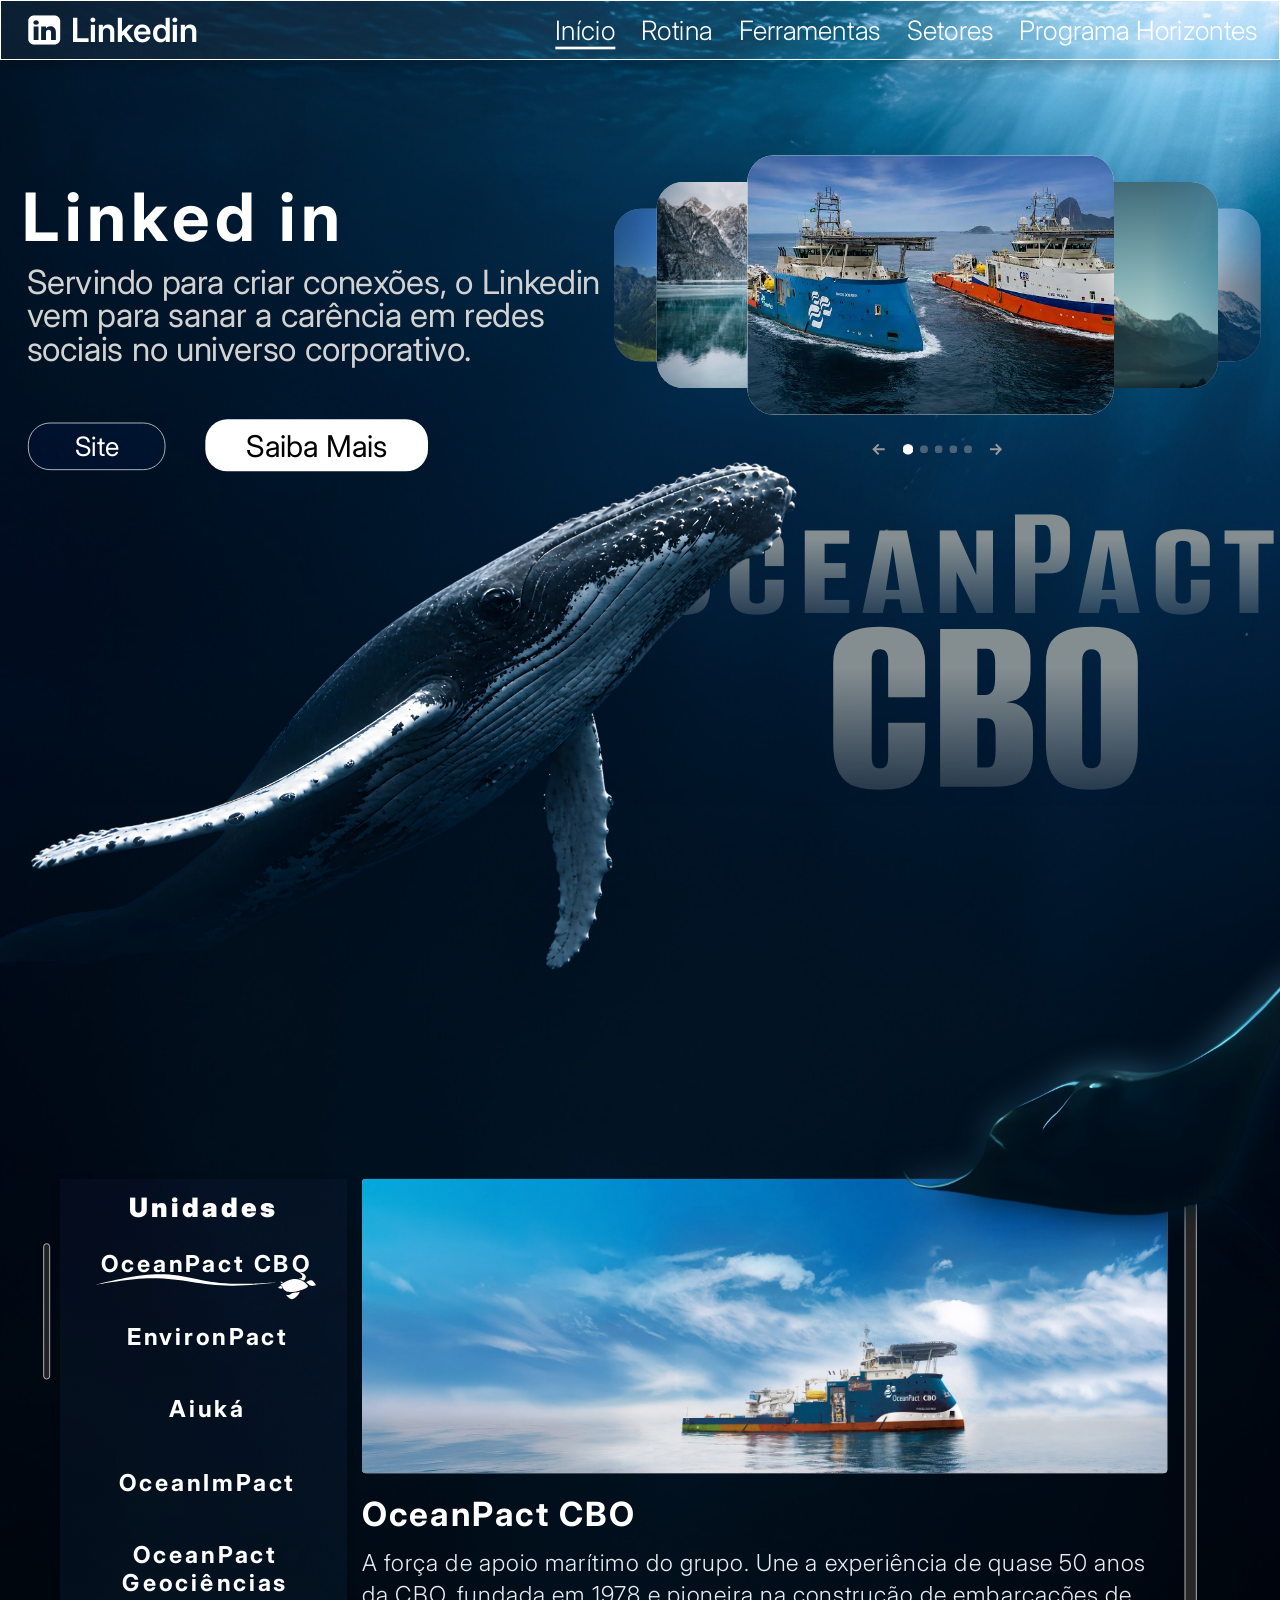
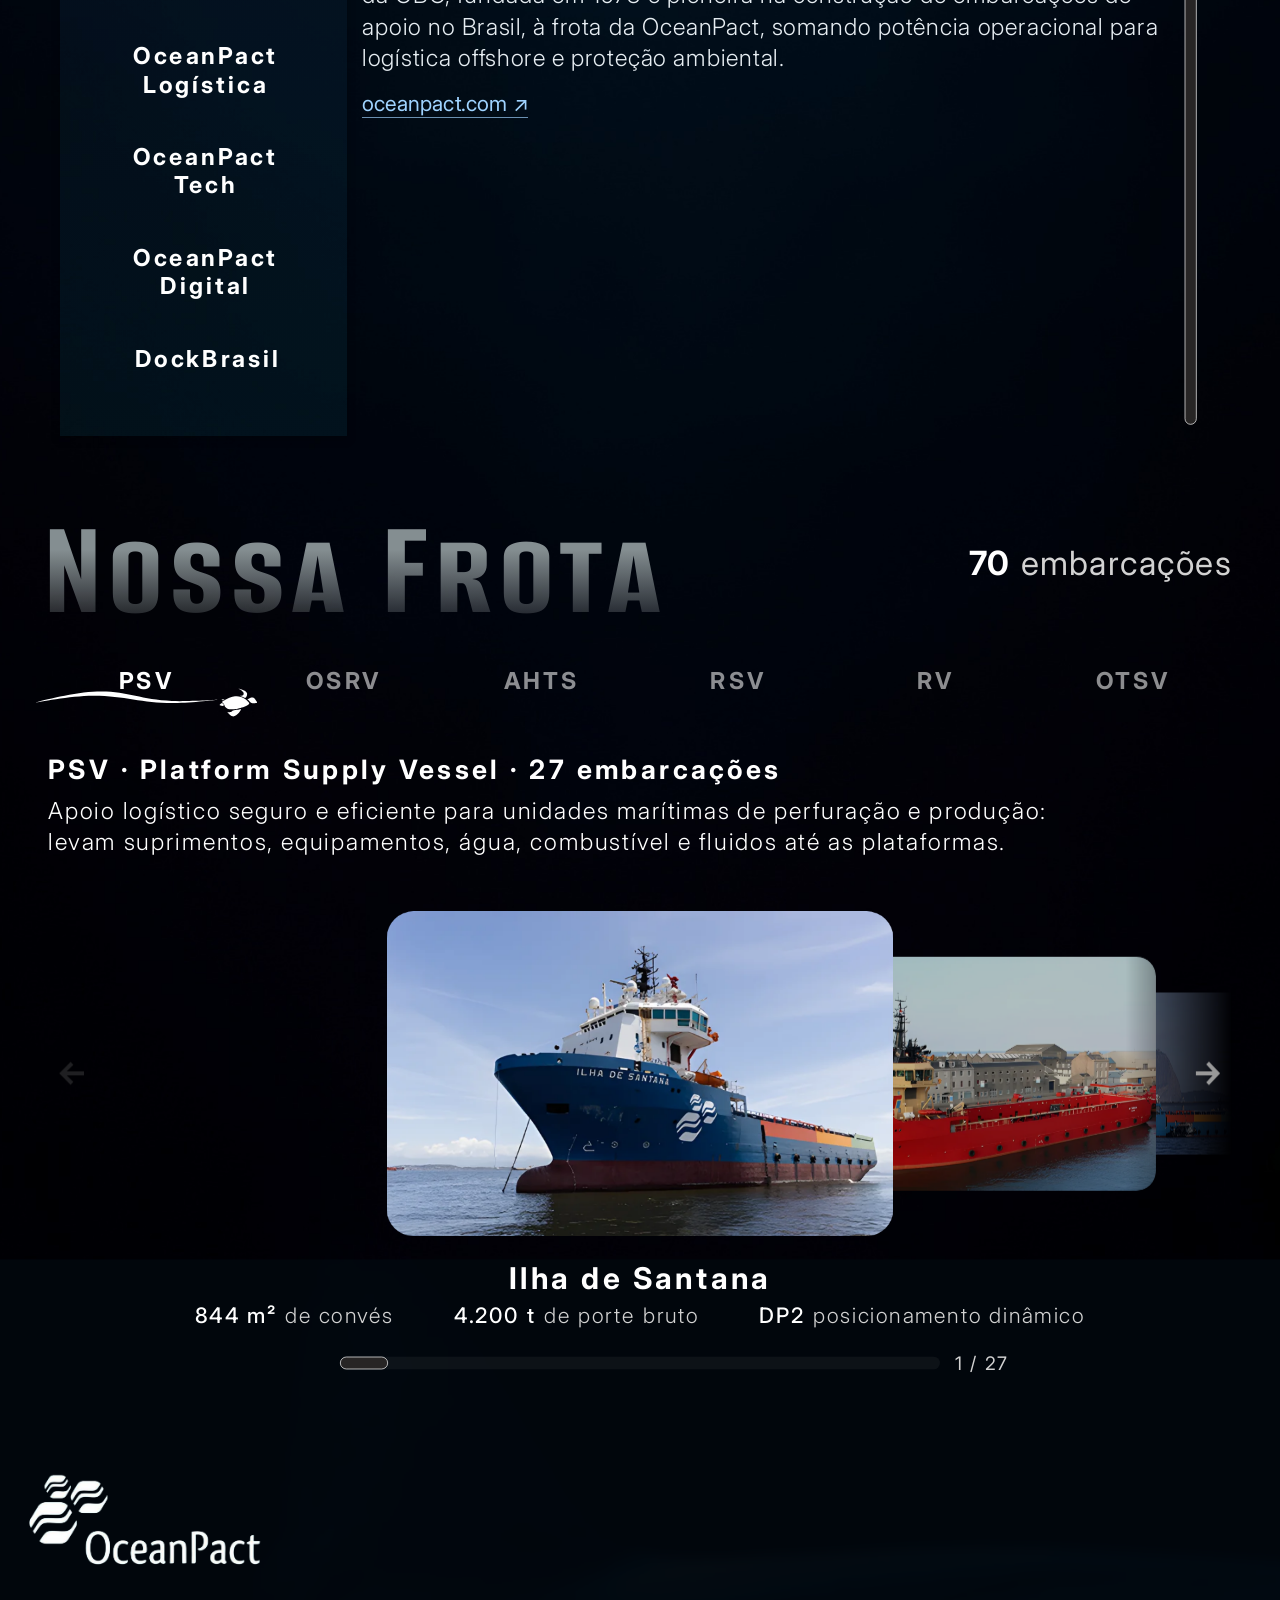
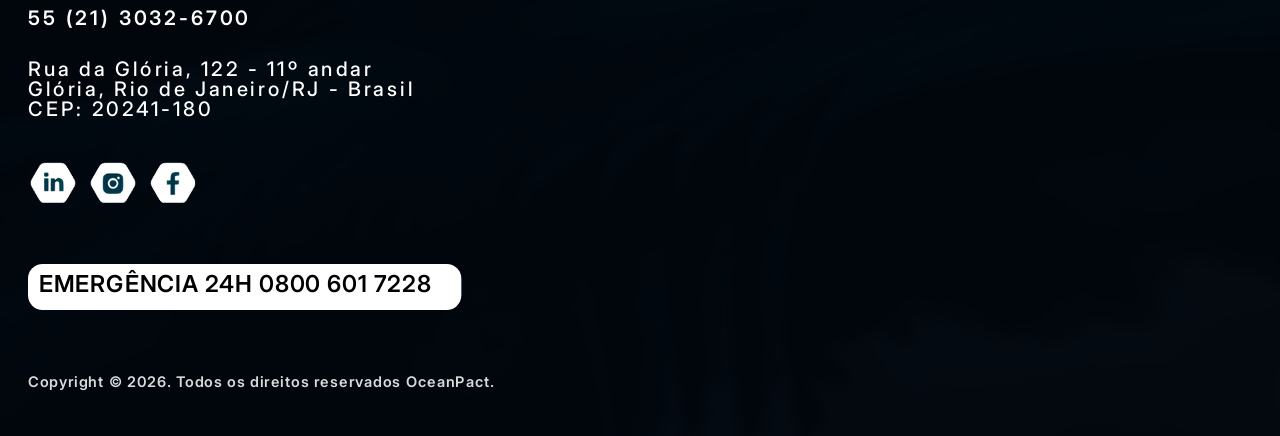
==== index.html @ 9294a6de "Frota com o visual do site" ====
<!DOCTYPE html>
<html lang="pt-BR">
<head>
<meta charset="utf-8">
<meta name="viewport" content="width=device-width, initial-scale=1">
<title>OceanPact CBO — Linkedin</title>
<link rel="preconnect" href="https://fonts.googleapis.com">
<link rel="preconnect" href="https://fonts.gstatic.com" crossorigin>
<link href="https://fonts.googleapis.com/css2?family=Alumni+Sans:wght@800&family=Alumni+Sans+SC:wght@700&family=Inter:wght@300;500;600;700&display=swap" rel="stylesheet">
<style>
  :root{
    --sf: -apple-system, "SF Pro Display", "SF Pro", "Segoe UI", Inter, system-ui, sans-serif;
    --title-grad: linear-gradient(to top, rgba(255,255,255,0) 7.748%, rgba(193,198,200,.11) 9.895%, #848e91 64.419%);
  }
  *{box-sizing:border-box;margin:0;padding:0}
  html,body{background:#020b14;overflow-x:hidden}
  button{font:inherit;border:0;background:none;color:inherit;cursor:pointer}
  a{color:inherit;text-decoration:none}

  /* Canvas desenhado em 1920px, escalado para a largura da janela */
  #stage{position:relative;width:100%;margin:0 auto;overflow:hidden;box-shadow:0 0 80px rgba(0,0,0,.45)}
  #page{position:absolute;top:0;left:0;width:1920px;height:5454px;overflow:hidden;background:#01060c;transform-origin:0 0}
  .abs{position:absolute}
  .cover{position:absolute;inset:0;width:100%;height:100%;object-fit:cover;pointer-events:none}

  /* Fundos */
  #ocean{left:-31px;top:-45px;width:1968px;height:4334px}
  #decoBg{left:-32px;top:3944px;width:2165px;height:1536px;display:flex;align-items:center;justify-content:center}
  #decoBg div{flex:none;width:1536px;height:2165px;transform:rotate(-90deg);filter:blur(7.95px);position:relative}
  #decoBg img{object-position:bottom;opacity:.15}
  #heroBg{left:-60px;top:0;width:2148px;height:1209px}
  #heroBg img{opacity:.16}

  /* Header */
  #headerBg{left:4px;top:0;width:1920px;height:90px;background:rgba(235,234,234,.05);border:1px solid #fff;box-shadow:0 4px 14px rgba(0,0,0,.25)}
  #header{left:0;top:15px;width:1920px;padding:0 33px;display:flex;align-items:center;justify-content:space-between}
  .brand{display:flex;align-items:center;gap:8px;font-family:var(--sf);font-weight:600;font-size:50px;color:#fff;white-space:nowrap}
  .brand img{width:65px;height:44px}
  nav.primary{display:flex;gap:39px;font-family:var(--sf);font-weight:300;font-size:40px;color:#fff;white-space:nowrap}
  nav.primary a{transition:opacity .2s}
  nav.primary a:hover{opacity:.7}

  /* Hero */
  #heroTitle{left:33px;top:275px;width:677px;font:700 100px/1 Inter,sans-serif;letter-spacing:8px;color:#fff}
  #heroText{left:40px;top:398px;width:880px;letter-spacing:-.3px;font:400 50px/1 var(--sf);color:#d2d2d2}
  #btnSite{left:42px;top:634px;width:206px;height:71px;border-radius:33px;background:rgba(0,68,240,.05);border:1px solid #fff;font:400 40px/1 var(--sf);color:#fff;display:flex;align-items:center;justify-content:center;transition:background .2s}
  #btnSite:hover{background:rgba(255,255,255,.12)}
  #btnMore{left:308px;top:629px;width:334px;height:78px;border-radius:33px;background:#fff;font:400 45px/1 var(--sf);color:#000;display:flex;align-items:center;justify-content:center;transition:transform .2s}
  #btnMore:hover{transform:scale(1.03)}

  .grad-title{background:var(--title-grad);-webkit-background-clip:text;background-clip:text;color:transparent}
  #tOcean{left:974px;top:720px;width:1114px;font:700 250px/1 "Alumni Sans SC",sans-serif;letter-spacing:12.5px;white-space:nowrap}
  #tCbo{left:1239px;top:860px;width:485px;font:800 400px/1 "Alumni Sans",sans-serif}
  #whale{left:-221px;top:664px;width:1551px;height:873px}

  /* Carrossel */
  #carousel{left:817px;top:193px;width:1178px;height:549px;padding:40px 64px;display:flex;flex-direction:column;gap:24px;align-items:center}
  .viewport{position:relative;flex:1 0 0;width:100%}
  .slides{position:absolute;inset:0 40px;
    -webkit-mask-image:url("data:image/svg+xml,%3Csvg%20preserveAspectRatio%3D%22none%22%20overflow%3D%22visible%22%20style%3D%22display%3A%20block%3B%22%20width%3D%221178%22%20height%3D%22542%22%20viewBox%3D%220%200%201178%20542%22%20fill%3D%22none%22%20xmlns%3D%22http%3A//www.w3.org/2000/svg%22%3E%0A%3Crect%20id%3D%22viewportMask%22%20width%3D%221178%22%20height%3D%22542%22%20fill%3D%22url%28%23paint0_linear_0_136%29%22/%3E%0A%3Cdefs%3E%0A%3ClinearGradient%20id%3D%22paint0_linear_0_136%22%20x1%3D%221178%22%20y1%3D%22271.49%22%20x2%3D%22-1.67246e-05%22%20y2%3D%22271.49%22%20gradientUnits%3D%22userSpaceOnUse%22%3E%0A%3Cstop%20stop-color%3D%22white%22%20stop-opacity%3D%220%22/%3E%0A%3Cstop%20offset%3D%220.116878%22%20stop-opacity%3D%220.5%22/%3E%0A%3Cstop%20offset%3D%220.226446%22/%3E%0A%3Cstop%20offset%3D%220.50556%22/%3E%0A%3Cstop%20offset%3D%220.787153%22/%3E%0A%3Cstop%20offset%3D%220.882816%22%20stop-opacity%3D%220.5%22/%3E%0A%3Cstop%20offset%3D%221%22%20stop-color%3D%22%23C4C4C4%22%20stop-opacity%3D%220%22/%3E%0A%3C/linearGradient%3E%0A%3C/defs%3E%0A%3C/svg%3E");mask-image:url("data:image/svg+xml,%3Csvg%20preserveAspectRatio%3D%22none%22%20overflow%3D%22visible%22%20style%3D%22display%3A%20block%3B%22%20width%3D%221178%22%20height%3D%22542%22%20viewBox%3D%220%200%201178%20542%22%20fill%3D%22none%22%20xmlns%3D%22http%3A//www.w3.org/2000/svg%22%3E%0A%3Crect%20id%3D%22viewportMask%22%20width%3D%221178%22%20height%3D%22542%22%20fill%3D%22url%28%23paint0_linear_0_136%29%22/%3E%0A%3Cdefs%3E%0A%3ClinearGradient%20id%3D%22paint0_linear_0_136%22%20x1%3D%221178%22%20y1%3D%22271.49%22%20x2%3D%22-1.67246e-05%22%20y2%3D%22271.49%22%20gradientUnits%3D%22userSpaceOnUse%22%3E%0A%3Cstop%20stop-color%3D%22white%22%20stop-opacity%3D%220%22/%3E%0A%3Cstop%20offset%3D%220.116878%22%20stop-opacity%3D%220.5%22/%3E%0A%3Cstop%20offset%3D%220.226446%22/%3E%0A%3Cstop%20offset%3D%220.50556%22/%3E%0A%3Cstop%20offset%3D%220.787153%22/%3E%0A%3Cstop%20offset%3D%220.882816%22%20stop-opacity%3D%220.5%22/%3E%0A%3Cstop%20offset%3D%221%22%20stop-color%3D%22%23C4C4C4%22%20stop-opacity%3D%220%22/%3E%0A%3C/linearGradient%3E%0A%3C/defs%3E%0A%3C/svg%3E");
    -webkit-mask-position:-104px -56px;mask-position:-104px -56px;
    -webkit-mask-size:calc(100% + 208px) calc(100% + 153px);mask-size:calc(100% + 208px) calc(100% + 153px);
    -webkit-mask-repeat:no-repeat;mask-repeat:no-repeat}
  .slide{position:absolute;overflow:hidden;border-radius:40px;background:#fff;transition:inset .6s cubic-bezier(.4,0,.2,1)}
  .slide[data-pos="0"]{inset:0 220px 0 200px;z-index:3;cursor:default}
  .slide[data-pos="-1"]{inset:40px 516px 40px 64px;z-index:2}
  .slide[data-pos="1"]{inset:40px 64px 40px 516px;z-index:2}
  .slide[data-pos="-2"]{inset:80px 740px 80px 0;z-index:1}
  .slide[data-pos="2"]{inset:80px 0 80px 740px;z-index:1}
  .cnav{display:flex;gap:8px;align-items:center;justify-content:center;padding:8px}
  .cnav > button{padding:8px;display:flex}
  .cnav > button img{width:24px;height:24px;display:block}
  .dots{display:flex;gap:10px;align-items:center;padding:8px}
  .dots button{position:relative;width:12px;height:12px;display:block}
  .dots button.on{width:16px;height:16px}
  .dots img{position:absolute;inset:0;width:100%;height:100%;display:block}

  /* Unidades */
  #units{left:18px;top:1415px;width:1892px;height:1777px}
  #decoComp{position:absolute;left:0;top:0;z-index:5;pointer-events:none}
  #decoComp .flip{position:absolute;left:1300px;top:-296px;width:736px;height:1104px;transform:scaleX(-1)}
  #decoComp .blur{filter:blur(22.5px)}
  #sidebarBg{left:72px;top:353px;width:431px;height:1286px}
  #sidebarBg img{position:absolute;left:-3.25%;right:-3.25%;top:-.78%;bottom:-1.4%;width:106.5%;height:102.18%;display:block}
  #unitsHeader{left:80px;top:373px;width:414px;text-align:center;font:860 40px/1.2 var(--sf);font-weight:900;letter-spacing:5.2px;color:#fff}
  .unit{position:absolute;transform:translateX(-50%);text-align:center;white-space:nowrap;font:700 35px/1.204 var(--sf);letter-spacing:4.55px;color:#fff;transition:opacity .2s}
  .unit:hover{opacity:.75}
  #indicator{left:124px;width:332px;height:55px;transition:top .45s cubic-bezier(.4,0,.2,1);pointer-events:none}
  #indicator img{position:absolute;inset:0;width:100%;height:100%;display:block}
  #scrollThin{left:47px;top:450px;width:10px;height:204px;border-radius:30px;background:rgba(63,63,63,.5);border:1px solid #fff;box-shadow:0 4px 9.2px rgba(0,0,0,.25)}

  #detail{left:525px;top:353px;width:1234px;height:1257px;overflow-y:auto;scrollbar-width:none}
  #detail::-webkit-scrollbar{display:none}
  #detailImg{position:relative;isolation:isolate;display:block;width:1208px;height:442px;background:#d9d9d9;overflow:hidden;border-radius:6px;cursor:pointer}
  #detailImg img{position:absolute;inset:0;z-index:1;width:100%;height:100%;object-fit:cover;display:block;opacity:0;transform:scale(1.06);transition:opacity .55s ease,transform 1.1s cubic-bezier(.2,.7,.2,1)}
  #detailImg img.show{opacity:1;transform:scale(1)}
  #detailImg:hover img.show{transform:scale(1.03)}
  #detailImg .go{z-index:2}
  #detailImg .ph{position:absolute;inset:0;display:none;align-items:center;justify-content:center;background:linear-gradient(135deg,#0a2a4a,#04121f 60%,#0d3b5c);font:800 90px/1 "Alumni Sans",sans-serif;letter-spacing:6px;color:rgba(255,255,255,.85);text-align:center;padding:0 40px}
  #detailImg .go{position:absolute;right:28px;bottom:28px;padding:16px 30px;border-radius:33px;background:#fff;color:#000;font:400 32px/1 var(--sf);opacity:0;transform:translateY(10px);transition:all .3s}
  #detailImg:hover .go{opacity:1;transform:none}
  #detailBody{transition:opacity .35s ease,transform .45s cubic-bezier(.2,.7,.2,1)}
  #detailBody.out{opacity:0;transform:translateY(18px);transition:opacity .18s ease,transform .18s ease}
  #detailTitle{margin-top:34px;font:700 50px/1.1 Inter,sans-serif;letter-spacing:3px;color:#fff}
  #detailText{margin-top:22px;width:1208px;font:300 35px/1.35 Inter,sans-serif;letter-spacing:1.4px;color:#e6edf2;word-break:break-word}
  #detailLink{display:inline-block;margin-top:30px;font:400 32px/1 var(--sf);color:#9fd3ff;border-bottom:1px solid currentColor;padding-bottom:4px}
  #detailLink:hover{color:#fff}
  #track{left:1758.75px;top:364px;width:18.74px;height:1257.5px;border-radius:75px;background:rgba(226,226,226,.05)}
  #thumb{left:0;top:0;width:100%;height:482px;border-radius:75px;background:#272525;border:1px solid #fff}

  /* Rodapé */
  #fLogo{left:40px;top:4560px;width:357px;height:228px}
  .fTxt{left:42px;width:620px;font:600 30px/1 Inter,sans-serif;letter-spacing:4.5px;color:#fff}
  #fPhone{top:4812px}
  #fAddr{top:4888px;font-weight:500}
  #fSocial{left:42px;top:5018px;width:251px;height:112px;overflow:hidden}
  #fSocial img{position:absolute;height:100%;left:-8.76%;top:0;width:115.54%;max-width:none}
  #fEmerg{left:42px;top:5196px;width:650px;height:69px;border-radius:22px;background:#fff;padding:12px 16px;font:600 35px/1 Inter,sans-serif;letter-spacing:1.4px;color:#000;white-space:nowrap}
  #copy{left:42px;top:5362px;font:600 22px/1 Inter,sans-serif;letter-spacing:1.5px;color:#fff;opacity:.85}
  #topbar{position:fixed;top:0;left:0;width:1920px;height:90px;transform-origin:0 0;z-index:50}
  #topbar #headerBg{transition:background .3s;-webkit-backdrop-filter:blur(0);backdrop-filter:blur(0)}
  #topbar.scrolled #headerBg{background:rgba(4,18,34,.72);-webkit-backdrop-filter:blur(14px);backdrop-filter:blur(14px)}
  nav.primary a.on{text-decoration:underline;text-underline-offset:10px}

  #bg #ocean{left:-1.6%;width:103.2%}
  #bg #ocean img{object-position:top}
  #bg #heroBg{left:-3.1%;width:111.9%}
  #bg #decoBg{left:0;width:100%}
  /* Layout: fundos ocupam a tela toda; conteúdo centralizado em escala menor */
  #page{width:1920px}
  #bg{position:absolute;left:0;top:0;width:100%;height:5454px;overflow:hidden}
  #content{position:absolute;top:0;left:0;width:1920px;height:5454px}
  #stage{box-shadow:none!important}
  #topbar{width:100%!important;height:auto;transform:none!important}
  #topbar #headerBg{left:0!important;width:100%!important}
  #topbar #header{left:0!important;top:0!important;transform-origin:0 0}

  /* ===== Frota ===== */
  #fleet{position:absolute;left:72px;top:3150px;width:1776px;height:1300px}
  #fleetTitle{position:absolute;left:-6px;top:0;font:700 210px/1 "Alumni Sans SC",sans-serif;letter-spacing:10px;white-space:nowrap;
    background:linear-gradient(to top,rgba(255,255,255,0) 7.748%,rgba(193,198,200,.11) 9.895%,#848e91 64.419%);-webkit-background-clip:text;background-clip:text;color:transparent}
  #fleetTotal{position:absolute;right:0;top:70px;font:400 50px/1 var(--sf);color:#d2d2d2;letter-spacing:2px;text-align:right}
  #fleetTotal b{font-weight:700;color:#fff}
  #fleetTabs{position:absolute;left:0;top:250px;width:1776px;height:110px}
  #fleetTabs button{position:absolute;top:0;transform:translateX(-50%);font:700 35px/1.204 var(--sf);letter-spacing:4.55px;color:#fff;white-space:nowrap;opacity:.55;transition:opacity .3s}
  #fleetTabs button:hover,#fleetTabs button.on{opacity:1}
  #fleetInd{position:absolute;top:28px;width:332px;height:55px;pointer-events:none;transition:left .5s cubic-bezier(.4,0,.2,1)}
  #fleetInd img{position:absolute;inset:0;width:100%;height:100%;display:block}
  #fleetInfo{position:absolute;left:0;top:380px;width:1776px;transition:opacity .3s,transform .4s cubic-bezier(.2,.7,.2,1)}
  #fleetInfo.out{opacity:0;transform:translateY(14px)}
  #fleetInfo h3{font:700 40px/1.2 var(--sf);letter-spacing:5.2px;color:#fff}
  #fleetInfo p{margin-top:16px;width:1500px;font:300 35px/1.3 Inter,sans-serif;letter-spacing:2.8px;color:#fff}
  #fleetStage{position:absolute;left:0;top:610px;width:1776px;height:500px;transition:opacity .25s;-webkit-mask-image:linear-gradient(90deg,transparent 0,#000 9%,#000 91%,transparent 100%);mask-image:linear-gradient(90deg,transparent 0,#000 9%,#000 91%,transparent 100%)}
  #fleetStage.fade{opacity:0}
  .vslide{position:absolute;left:50%;top:50%;width:760px;height:487px;margin:-243.5px 0 0 -380px;border-radius:40px;overflow:hidden;background:#fff;
    transition:transform .6s cubic-bezier(.4,0,.2,1),opacity .6s,filter .6s;cursor:pointer;will-change:transform}
  .vslide img{width:100%;height:100%;object-fit:cover;display:block;pointer-events:none}
  .vslide[data-d="0"]{cursor:default}
  #fleetName{position:absolute;left:0;top:1140px;width:1776px;text-align:center;font:700 45px/1.2 var(--sf);letter-spacing:5px;color:#fff;transition:opacity .25s}
  #fleetSpecs{position:absolute;left:0;top:1208px;width:1776px;display:flex;justify-content:center;gap:90px;font:300 32px/1 Inter,sans-serif;letter-spacing:2.8px;color:#d2d2d2;transition:opacity .25s}
  #fleetSpecs b{font-weight:500;color:#fff;margin-right:12px}
  #fleetName.out,#fleetSpecs.out{opacity:0}
  .fnav{position:absolute;z-index:20;top:824px;width:72px;height:72px;display:flex;align-items:center;justify-content:center;border-radius:50%;transition:background .25s,opacity .25s}
  .fnav:hover{background:rgba(255,255,255,.1)}
  .fnav img{width:48px;height:48px;display:block}
  .fnav:disabled{opacity:.2;pointer-events:none}
  #fleetPrev{left:0}
  #fleetNext{right:0}
  #fleetTrackBar{position:absolute;left:438px;top:1285px;width:900px;height:18.74px;border-radius:75px;background:rgba(226,226,226,.05)}
  #fleetThumb{position:absolute;top:0;height:100%;border-radius:75px;background:#272525;border:1px solid #fff;transition:left .5s cubic-bezier(.4,0,.2,1),width .5s}
  #fleetCount{position:absolute;left:1360px;top:1281px;font:400 28px/1 var(--sf);letter-spacing:3px;color:#d2d2d2}
</style>
</head>
<body>
<div id="topbar">
  <div class="abs" id="headerBg"></div>
  <header class="abs" id="header">
    <a class="brand" href="linkedin.html"><img src="assets/linkedin.svg" alt="">Linkedin</a>
    <nav class="primary">
      <a href="index.html" class="on">Início</a><a href="#">Rotina</a><a href="#">Ferramentas</a><a href="#">Setores</a><a href="#">Programa Horizontes</a>
    </nav>
  </header>
</div>
<div id="stage">
<div id="page">
  <div id="bg">
    <div class="abs" id="ocean"><img class="cover" src="assets/ocean-bg.jpg" alt=""></div>
    <div class="abs" id="decoBg"><div><img class="cover" src="assets/deco-bg.png" alt=""></div></div>
    <div class="abs" id="heroBg"><img class="cover" src="assets/hero-bg.webp" alt=""></div>
  </div>
  <div id="content">

  <!-- Fundos -->

  <!-- Unidades -->
  <section class="abs" id="units" aria-label="Unidades">
    <div class="abs" id="track"><div class="abs" id="thumb"></div></div>
    <div class="abs" id="detail">
      <a id="detailImg" target="_blank" rel="noopener"></a>
      <div id="detailBody">
        <h3 id="detailTitle"></h3>
        <p id="detailText"></p>
        <a id="detailLink" target="_blank" rel="noopener"></a>
      </div>
    </div>
    <div class="abs" id="scrollThin"></div>

    <div id="decoComp">
      <div class="flip blur"><img class="cover" src="assets/deco-base.webp" alt=""></div>
      <div class="flip"><img class="cover" src="assets/deco-overlay.webp" alt=""></div>
    </div>

    <div class="abs" id="sidebarBg"><img src="assets/sidebar-bg.svg" alt=""></div>
    <h2 class="abs" id="unitsHeader">Unidades</h2>
    <nav id="unitNav" aria-label="Unidades de negócio">
      <button class="unit" data-i="0" style="left:290.7px;top:459px;width:315px">OceanPact CBO</button>
      <button class="unit" data-i="1" style="left:290.5px;top:568.24px;width:237px">EnvironPact</button>
      <button class="unit" data-i="2" style="left:290.5px;top:677.49px;width:109px">Aiuká</button>
      <button class="unit" data-i="3" style="left:290.5px;top:786.73px;width:261px">OceanImPact</button>
      <button class="unit" data-i="4" style="left:290px;top:895.97px;width:420px">OceanPact<br>Geociências</button>
      <button class="unit" data-i="5" style="left:290.5px;top:1047.42px;width:381px">OceanPact<br>Logística</button>
      <button class="unit" data-i="6" style="left:290px;top:1198.86px;width:296px">OceanPact<br>Tech</button>
      <button class="unit" data-i="7" style="left:290.5px;top:1350.31px;width:333px">OceanPact<br>Digital</button>
      <button class="unit" data-i="8" style="left:290.5px;top:1501.75px;width:213px">DockBrasil</button>
    </nav>
    <div class="abs" id="indicator" style="top:486.8px"><img src="assets/active-indicator.svg" alt=""></div>
  </section>

  <!-- Títulos -->
  <p class="abs grad-title" id="tOcean">OceanPact</p>
  <p class="abs grad-title" id="tCbo">CBO</p>
  <div class="abs" id="whale"><img class="cover" src="assets/whale.webp" alt=""></div>

  <!-- Header -->

  <!-- Hero -->
  <h1 class="abs" id="heroTitle">Linked in</h1>
  <p class="abs" id="heroText">Servindo para criar conexões, o Linkedin vem para sanar a carência em redes sociais no universo corporativo.</p>
  <a class="abs" id="btnSite" href="https://www.oceanpact.com" target="_blank" rel="noopener">Site</a>
  <a class="abs" id="btnMore" href="linkedin.html">Saiba Mais</a>

  <!-- Carrossel -->
  <div class="abs" id="carousel">
    <div class="viewport">
      <div class="slides" id="slides">
        <button class="slide" data-k="0"><img class="cover" src="assets/slide1.png" alt=""></button>
        <button class="slide" data-k="1"><img class="cover" src="assets/slide2.png" alt=""></button>
        <button class="slide" data-k="2"><img class="cover" src="assets/slide3.png" alt=""></button>
        <button class="slide" data-k="3"><img class="cover" src="assets/slide4.png" alt=""></button>
        <button class="slide" data-k="4"><img class="cover" src="assets/slide5.png" alt=""></button>
      </div>
    </div>
    <div class="cnav">
      <button id="prev" aria-label="Anterior"><img src="assets/chevron-left.svg" alt=""></button>
      <div class="dots" id="dots"></div>
      <button id="next" aria-label="Próximo"><img src="assets/chevron-right.svg" alt=""></button>
    </div>
  </div>

  <!-- Frota -->
  <section class="abs" id="fleet" aria-label="Nossa frota">
    <h2 id="fleetTitle">Nossa Frota</h2>
    <div id="fleetTotal"><b id="fleetTotalN">70</b> embarcações</div>
    <div id="fleetTabs" role="tablist">
      <div id="fleetInd"><img src="assets/active-indicator.svg" alt=""></div>
    </div>
    <div id="fleetInfo"><h3></h3><p></p></div>
    <div id="fleetStage"></div>
    <button class="fnav" id="fleetPrev" aria-label="Anterior"><img src="assets/chevron-left.svg" alt=""></button>
    <button class="fnav" id="fleetNext" aria-label="Próxima"><img src="assets/chevron-right.svg" alt=""></button>
    <div id="fleetName"></div>
    <div id="fleetSpecs"></div>
    <div id="fleetTrackBar"><div id="fleetThumb"></div></div>
    <div id="fleetCount"></div>
  </section>

  <!-- Rodapé -->
  <div class="abs" id="fLogo"><img class="cover" src="assets/footer-logo.png" alt="OceanPact"></div>
  <p class="abs fTxt" id="fPhone">55 (21) 3032-6700</p>
  <p class="abs fTxt" id="fAddr">Rua da Glória, 122 - 11º andar<br>Glória, Rio de Janeiro/RJ - Brasil<br>CEP: 20241-180</p>
  <div class="abs" id="fSocial"><img src="assets/social.png" alt="Redes sociais"></div>
  <div class="abs" id="fEmerg">EMERGÊNCIA 24H 0800 601 7228</div>
  <p class="abs" id="copy">Copyright © 2026. Todos os direitos reservados OceanPact.</p>
  </div>
</div>
</div>

<script>
(function(){
  // Escala o canvas de 1920px para a largura da janela
  var page=document.getElementById('page'), stage=document.getElementById('stage');
  var topbar=document.getElementById('topbar');
  var MAXW=1280; // largura máxima do conteúdo
  var content=document.getElementById('content'), hbg=document.getElementById('headerBg'), hdr=document.getElementById('header');
  function fit(){var vw=document.documentElement.clientWidth, w=Math.min(vw,MAXW), s=w/1920, V=vw/s, off=(V-1920)/2;
    page.style.width=V+'px'; page.style.transform='scale('+s+')'; content.style.left=off+'px';
    stage.style.width='100%'; stage.style.height=(5454*s)+'px';
    hbg.style.height=(90*s)+'px'; hdr.style.transform='translate('+(off*s)+'px,'+(15*s)+'px) scale('+s+')';
    if(window.onFit) window.onFit(V);}
  var decoIn=document.querySelector('#decoBg > div');
  window.onFit=function(V){decoIn.style.transform='rotate(-90deg) scale(1,'+(V/2165*1.02)+')'};
  window.addEventListener('resize',fit);fit();
  function onScroll(){topbar.classList.toggle('scrolled',window.scrollY>10)}
  window.addEventListener('scroll',onScroll,{passive:true});onScroll();

  // Carrossel
  var slides=[].slice.call(document.querySelectorAll('.slide')), n=slides.length, cur=0;
  var dots=document.getElementById('dots');
  for(var i=0;i<n;i++){var b=document.createElement('button');b.setAttribute('aria-label','Slide '+(i+1));b.dataset.k=i;b.innerHTML='<img alt="">';dots.appendChild(b);}
  function render(){
    slides.forEach(function(s,k){var d=((k-cur)%n+n)%n; if(d>2)d-=n; s.dataset.pos=d;});
    [].forEach.call(dots.children,function(b,k){var on=k===cur;b.classList.toggle('on',on);b.firstChild.src=on?'assets/dot-active.svg':'assets/dot.svg';});
  }
  function go(k){cur=((k%n)+n)%n;render();}
  document.getElementById('prev').onclick=function(){go(cur-1)};
  document.getElementById('next').onclick=function(){go(cur+1)};
  dots.onclick=function(e){var b=e.target.closest('button');if(b)go(+b.dataset.k)};
  slides.forEach(function(s,k){s.onclick=function(){go(k)}});
  render();
  var timer=setInterval(function(){go(cur+1)},5000);
  document.getElementById('carousel').addEventListener('mouseenter',function(){clearInterval(timer)});

  // Unidades: troca o conteúdo e move o indicador (onda + tartaruga)
  // Conteúdo de cada unidade: imagem (clicável), resumo e site
  var UNITS=[
    {name:'OceanPact CBO',url:'https://oceanpact.com/unidades/oceanpact-cbo/',img:'assets/units/cbo.jpg',
     text:'A força de apoio marítimo do grupo. Une a experiência de quase 50 anos da CBO, fundada em 1978 e pioneira na construção de embarcações de apoio no Brasil, à frota da OceanPact, somando potência operacional para logística offshore e proteção ambiental.'},
    {name:'EnvironPact',url:'https://environpact.com/',img:'assets/units/environpact.jpg',
     text:'Consultoria em sustentabilidade, resiliência, riscos e segurança operacional. Faz estudos e licenciamento ambiental, gerenciamento de riscos, planos de contingência, auditorias e treinamentos, com uma equipe que conhece a operação na prática.'},
    {name:'Aiuká',url:'https://aiuka.com.br/',img:'assets/units/aiuka.jpg',
     text:'Referência em proteção, resgate e reabilitação de fauna aquática, terrestre e aérea. Atua em monitoramento e conservação, em planos de atendimento à fauna em emergências ambientais e em centros de reabilitação, com veterinários e biólogos prontos para atuar em todo o país.'},
    {name:'OceanImPact',url:'https://oceanpact.com/unidades/oceanimpact/',img:'assets/units/oceanimpact.jpg',
     text:'Unidade de negócios para a economia azul. Desenvolve projetos de impacto e inovação socioambiental no oceano e nos ecossistemas costeiros, apoiando empresas na transição ecológica, da concepção da solução à operação e à medição dos resultados.'},
    {name:'OceanPact Geociências',url:'https://oceanpact.com/unidades/oceanpact-geociencias/',img:'assets/units/geociencias.jpg',
     text:'Especializada em geociências e levantamento de dados no mar. Com embarcações de pesquisa e um dos maiores inventários de sensores da América Latina, faz mapeamento do fundo do mar, geotecnia marinha, posicionamento de precisão e monitoramento oceanográfico.'},
    {name:'OceanPact Logística',url:'https://oceanpact.com/unidades/oceanpact-logistica/',img:'assets/units/logistica.jpg',
     text:'Elo entre as operações offshore e o suporte em terra. Opera bases em Niterói, Macaé e no Porto do Açu, cuida da armazenagem de equipamentos de resposta a emergências, da logística de descomissionamento e do transporte com frota própria, com prontidão 24 horas.'},
    {name:'OceanPact Tech',url:'https://oceanpact.com/unidades/oceanpact-tech/',img:'assets/units/tech.jpg',
     text:'Unidade de desenvolvimento tecnológico, com sede na Ilha do Fundão, focada em operações cada vez mais autônomas: drones para monitoramento e inspeção, gliders e embarcações autônomas para coleta de dados, ROVs de observação e instrumentação oceanográfica.'},
    {name:'OceanPact Digital',url:'https://oceanpact.com/digital/',img:'assets/units/digital.jpg',
     text:'Plataforma que mostra em uma única tela tudo o que acontece numa operação offshore em tempo real: dados ambientais, telemetria da frota, câmeras a bordo, previsões do tempo e do mar e radares de detecção de óleo. Funciona por módulos, no modelo SaaS.'},
    {name:'DockBrasil',url:'https://estaleirodockbrasil.com.br/',img:'assets/units/dockbrasil.jpg',
     text:'Estaleiro do grupo no Gradim, em São Gonçalo (RJ), às margens da Baía de Guanabara. Faz docagem, reparo, manutenção e modernização de embarcações, de navios de apoio offshore a rebocadores, com dique flutuante de 5.800 toneladas e syncrolift de 3.000 toneladas.'}
  ];
  var units=[].slice.call(document.querySelectorAll('.unit')), ind=document.getElementById('indicator');
  var imgBox=document.getElementById('detailImg'), title=document.getElementById('detailTitle'), text=document.getElementById('detailText'), link=document.getElementById('detailLink');
  var detail=document.getElementById('detail'), thumb=document.getElementById('thumb');
  function host(u){return u.replace(/^https?:\/\//,'').replace(/^www\./,'').replace(/\/.*$/,'')}
  // Pré-carrega todas as imagens assim que a página abre
  var cache=UNITS.map(function(d){var im=new Image();im.decoding='async';im.src=d.img;return im});
  var body=document.getElementById('detailBody'), cur=-1, token=0;
  imgBox.innerHTML='<div class="ph"></div><span class="go">Visitar site ↗</span>';
  var ph=imgBox.querySelector('.ph');
  function select(i){
    if(i===cur) return; cur=i; var my=++token;
    var u=units[i], d=UNITS[i];
    ind.style.top=(parseFloat(u.style.top)+u.offsetHeight-14.3)+'px';
    imgBox.href=d.url; imgBox.title='Abrir o site de '+d.name;
    // imagem: entra por cima da anterior com fade + leve zoom
    var src=cache[i], im=document.createElement('img'); im.alt=d.name; im.src=src.src;
    var old=[].slice.call(imgBox.querySelectorAll('img'));
    imgBox.insertBefore(im,imgBox.querySelector('.go'));
    var show=function(){ if(my!==token){im.remove();return}
      ph.style.display='none';
      requestAnimationFrame(function(){requestAnimationFrame(function(){im.classList.add('show')})});
      setTimeout(function(){old.forEach(function(o){o.remove()})},600);
    };
    (im.decode?im.decode():Promise.resolve()).then(show,function(){ if(my!==token)return; im.remove(); old.forEach(function(o){o.remove()}); ph.textContent=d.name; ph.style.display='flex'; });
    // texto: sai rápido e entra suave
    body.classList.add('out');
    setTimeout(function(){ if(my!==token)return;
      title.textContent=d.name; text.textContent=d.text;
      link.href=d.url; link.textContent=host(d.url)+' ↗';
      detail.scrollTop=0; syncThumb(); body.classList.remove('out');
    },180);
  }
  units.forEach(function(u,i){u.onclick=function(){select(i)}});
  function syncThumb(){
    var max=detail.scrollHeight-detail.clientHeight, track=1257.5, th=Math.max(120,track*detail.clientHeight/Math.max(detail.scrollHeight,1));
    thumb.style.height=th+'px'; thumb.style.top=(max>0?(track-th)*detail.scrollTop/max:0)+'px';
  }
  detail.addEventListener('scroll',syncThumb);
  select(0);
})();

  // ===== Frota =====
  var FLEET=[{"k": "PSV", "full": "Platform Supply Vessel", "desc": "Apoio logístico seguro e eficiente para unidades marítimas de perfuração e produção: levam suprimentos, equipamentos, água, combustível e fluidos até as plataformas.", "v": [{"n": "Ilha de Santana", "i": "ilha-de-santana", "a": "844 m²", "w": "4.200 t", "dp": "DP2"}, {"n": "UP Topázio", "i": "up-topazio", "a": "844 m²", "w": "4.200 t", "dp": "DP1"}, {"n": "Ilha do Marajó", "i": "ilha-do-marajo", "a": "844 m²", "w": "4.200 t", "dp": "DP2"}, {"n": "UP Diamante", "i": "up-diamante", "a": "844 m²", "w": "4.200 t", "dp": "DP1"}, {"n": "Ilha do Cabo Frio", "i": "ilha-do-cabo-frio", "a": "680 m²", "w": "3.200 t", "dp": "DP2"}, {"n": "Ilha de São Sebastião", "i": "ilha-de-sao-sebastiao", "a": "680 m²", "w": "3.200 t", "dp": "DP2"}, {"n": "CBO Alessandra", "i": "cbo-alessandra", "a": "720 m²", "w": "3.421 t", "dp": "DP2"}, {"n": "CBO Aliança", "i": "cbo-alianca", "a": "940 m²", "w": "4.645,7 t", "dp": "DP2"}, {"n": "CBO Ana Luisa", "i": "cbo-ana-luisa", "a": "720 m²", "w": "3.459 t", "dp": "DP1"}, {"n": "CBO Anita", "i": "cbo-anita", "a": "720 m²", "w": "3.401 t", "dp": "DP2"}, {"n": "CBO Anna Gabriella", "i": "cbo-anna-gabriella", "a": "695 m²", "w": "3.689 t", "dp": "DP1"}, {"n": "CBO Arpoador", "i": "cbo-arpoador", "a": "895 m²", "w": "4.532,6 t", "dp": "DP2"}, {"n": "CBO Atlântico", "i": "cbo-atlantico", "a": "660 m²", "w": "3.367 t", "dp": "DP2"}, {"n": "CBO Bianca", "i": "cbo-bianca", "a": "720 m²", "w": "3.436 t", "dp": "DP2"}, {"n": "CBO Carolina", "i": "cbo-carolina", "a": "720 m²", "w": "3.422 t", "dp": "DP2"}, {"n": "CBO Copacabana", "i": "cbo-copacabana", "a": "945 m²", "w": "4.532 t", "dp": "DP2"}, {"n": "CBO Flamengo", "i": "cbo-flamengo", "a": "945 m²", "w": "4.547 t", "dp": "DP2"}, {"n": "CBO Ipanema", "i": "cbo-ipanema", "a": "895 m²", "w": "4.558,9 t", "dp": "DP2"}, {"n": "CBO Itajaí", "i": "cbo-itajai", "a": "940 m²", "w": "4.528,8 t", "dp": "DP2"}, {"n": "CBO Mistral", "i": "cbo-mistral", "a": "1.000 m²", "w": "5.549 t", "dp": "DP2"}, {"n": "CBO Oceana", "i": "cbo-oceana", "a": "940 m²", "w": "4.582,1 t", "dp": "DP2"}, {"n": "CBO Pacífico", "i": "cbo-pacifico", "a": "660 m²", "w": "3.367 t", "dp": "DP2"}, {"n": "CBO Renata", "i": "cbo-renata", "a": "720 m²", "w": "3.423 t", "dp": "DP2"}, {"n": "CBO Supporter", "i": "cbo-supporter", "a": "1.033 m²", "w": "4.907 t", "dp": "DP2"}, {"n": "CBO Valentina", "i": "cbo-valentina", "a": "695 m²", "w": "3.623 t", "dp": "DP1"}, {"n": "CBO Wiser", "i": "cbo-wiser", "a": "1.000 m²", "w": "4.900 t", "dp": "DP2"}, {"n": "CBO Siddis Sailor", "i": "cbo-siddis-sailor", "a": "1.000 m²", "w": "5.394 t", "dp": "DP2"}]}, {"k": "OSRV", "full": "Oil Spill Recovery Vessel", "desc": "Equipadas com os mais modernos sistemas de combate a derramamento de óleo, para monitoramento, detecção, contenção e recolhimento de hidrocarbonetos em tempo real.", "v": [{"n": "Ilha das Flechas", "i": "ilha-das-flechas", "a": "280 m²", "w": "430 t", "dp": "DP1"}, {"n": "Macaé", "i": "macae", "a": "450 m²", "w": "1.500 t", "dp": "DP1"}, {"n": "Martin Vaz", "i": "martin-vaz", "a": "450 m²", "w": "1.500 t", "dp": "DP1"}, {"n": "Ilha de Tinharé", "i": "ilha-de-tinhare", "a": "450 m²", "w": "1.500 t", "dp": "DP1"}, {"n": "Jim O’Brien", "i": "jim-obrien", "a": "200 m²", "w": "1.700 t", "dp": "DP1"}, {"n": "Ilha da Trindade", "i": "ilha-da-trindade", "a": "450 m²", "w": "1.500 t", "dp": "DP1"}, {"n": "Fernando de Noronha", "i": "fernando-de-noronha", "a": "200 m²", "w": "1.700 t", "dp": "DP1"}, {"n": "CBO Niterói", "i": "cbo-niteroi", "a": "260 m²", "w": "1.526 t", "dp": "DP1"}, {"n": "CBO Rio", "i": "cbo-rio", "a": "405 m²", "w": "2.992 t", "dp": "DP1"}, {"n": "CBO Vitória", "i": "cbo-vitoria", "a": "380 m²", "w": "2.827 t", "dp": "DP1"}]}, {"k": "AHTS", "full": "Anchor Handling Tug Supply", "desc": "Embarcações de alta potência para reboque e manuseio de âncoras de plataformas e sondas. As AHTS-TO também fazem a manutenção de terminais oceânicos e monoboias e apoiam operações de offloading.", "v": [{"n": "CBO Cabrália", "i": "cbo-cabralia", "a": "560 m²", "w": "3.120 t", "dp": "DP2"}, {"n": "CBO Chiara", "i": "cbo-chiara", "a": "375 m²", "w": "2.855 t", "dp": "DP2"}, {"n": "CBO Camogli", "i": "cbo-camogli", "a": "551 m²", "w": "2.962 t", "dp": "DP2"}, {"n": "CBO AH Giorgio P", "i": "cbo-ah-giorgio-p", "a": "540 m²", "w": "2.582 t", "dp": "DP2"}, {"n": "CBO AH Liguria", "i": "cbo-ah-liguria", "a": "568 m²", "w": "2.944 t", "dp": "DP2"}, {"n": "CBO AH Valletta", "i": "cbo-ah-valletta", "a": "584 m²", "w": "2.774,5 t", "dp": "DP2"}, {"n": "CBO AH Varazze", "i": "cbo-ah-varazze", "a": "592 m²", "w": "2.874 t", "dp": "DP2"}, {"n": "CBO Bossa Nova", "i": "cbo-bossa-nova", "a": "560 m²", "w": "3.209 t", "dp": "DP2"}, {"n": "CBO Endeavour", "i": "cbo-endeavour", "a": "755 m²", "w": "3.913 t", "dp": "DP2"}, {"n": "CBO Iguaçu", "i": "cbo-iguacu", "a": "560 m²", "w": "3.170 t", "dp": "DP2"}, {"n": "CBO Parintins", "i": "cbo-parintins", "a": "560 m²", "w": "3.153 t", "dp": "DP2"}, {"n": "CBO Terra Brasilis", "i": "cbo-terra-brasilis", "a": "560 m²", "w": "3.106 t", "dp": "DP2"}, {"n": "CBO Xavantes", "i": "cbo-xavantes", "a": "560 m²", "w": "3.073 t", "dp": "DP2"}, {"n": "Rochedo de São Pedro", "i": "rochedo-de-sao-pedro", "a": null, "w": "2.500 t", "dp": "DP2"}, {"n": "Rochedo de São Paulo", "i": "rochedo-de-sao-paulo", "a": null, "w": "2.500 t", "dp": "DP2"}]}, {"k": "RSV", "full": "ROV Support Vessel", "desc": "Embarcações com posicionamento dinâmico (DP), preparadas para operações com ROVs, os robôs submarinos, em lâminas d’água de até 3.000 metros.", "v": [{"n": "CBO Campos", "i": "cbo-campos", "a": "300 m²", "w": "3.200 t", "dp": "DP1"}, {"n": "CBO Energy", "i": "cbo-energy", "a": "750 / 1.000 m²", "w": "4.900 t", "dp": "DP2"}, {"n": "CBO Guanabara", "i": "cbo-guanabara", "a": "200 m²", "w": "2.915 t", "dp": "DP1"}, {"n": "CBO Isabella", "i": "cbo-isabella", "a": "200 m²", "w": "2.936 t", "dp": "DP1"}, {"n": "CBO Manoella", "i": "cbo-manoella", "a": "200 m²", "w": "2.866 t", "dp": "DP1"}, {"n": "CBO Wave", "i": "cbo-wave", "a": "810 m²", "w": "4.569 t", "dp": "DP1"}, {"n": "Parcel do Bandolim", "i": "parcel-do-bandolim", "a": null, "w": "3.300 t", "dp": "DP2"}, {"n": "Parcel das Paredes", "i": "parcel-das-paredes", "a": null, "w": "3.500 t", "dp": "DP2"}, {"n": "Parcel de Manuel Luis", "i": "parcel-de-manuel-luis", "a": null, "w": "2.500 t", "dp": "DP2"}, {"n": "Parcel dos Meros", "i": "parcel-dos-meros", "a": null, "w": "3.000 t", "dp": "DP2"}, {"n": "Parcel das Timbebas", "i": "parcel-das-timbebas", "a": null, "w": "2.900 t", "dp": "DP2"}, {"n": "Austral Abrolhos", "i": "austral-abrolhos", "a": null, "w": "1.850 t", "dp": "DP2"}, {"n": "Parcel das Feiticeiras", "i": "parcel-das-feiticeiras", "a": null, "w": "5.100 t", "dp": "DP2"}, {"n": "Parcel do Badejo", "i": "parcel-do-badejo", "a": null, "w": "2.400 t", "dp": "DP2"}, {"n": "Parcel dos Reis", "i": "parcel-dos-reis", "a": null, "w": "3.800 t", "dp": "DP2"}]}, {"k": "RV", "full": "Research Vessel", "desc": "Laboratórios flutuantes para levantamentos oceanográficos, geofísicos e mapeamento do fundo do mar.", "v": [{"n": "Ocean Stalwart", "i": "ocean-stalwart", "a": null, "w": null, "dp": "DP2"}, {"n": "Seward Johnson", "i": "seward-johnson", "a": null, "w": null, "dp": "DP2"}]}, {"k": "OTSV", "full": "Offshore Terminal Support Vessel", "desc": "Apoio a terminais oceânicos e monoboias, com suporte à manutenção dessas estruturas e às operações de offloading.", "v": [{"n": "Ilha do Mosqueiro", "i": "ilha-do-mosqueiro", "a": null, "w": "4.100 t", "dp": "DP2"}]}];
  (function(){
    var tabs=document.getElementById('fleetTabs'), ind=document.getElementById('fleetInd'), info=document.getElementById('fleetInfo');
    var stage=document.getElementById('fleetStage'), nameEl=document.getElementById('fleetName'), specs=document.getElementById('fleetSpecs');
    var prev=document.getElementById('fleetPrev'), next=document.getElementById('fleetNext'), thumb=document.getElementById('fleetThumb'), count=document.getElementById('fleetCount');
    var total=0; FLEET.forEach(function(t){total+=t.v.length}); document.getElementById('fleetTotalN').textContent=total;
    function esc(t){return String(t).replace(/[&<>"]/g,function(c){return {'&':'&amp;','<':'&lt;','>':'&gt;','"':'&quot;'}[c]})}

    // abas: distribuídas na largura, com a onda + tartaruga embaixo da ativa
    var W=1776, slot=W/FLEET.length;
    FLEET.forEach(function(t,i){
      var b=document.createElement('button'); b.setAttribute('role','tab'); b.textContent=t.k;
      b.style.left=(slot*i+slot/2)+'px'; b.onclick=function(){show(i)}; tabs.appendChild(b);
    });
    var btns=[].slice.call(tabs.querySelectorAll('button'));

    // posições do carrossel (mesmo formato do carrossel do topo)
    var POS={'0':'translateX(0) scale(1)','-1':'translateX(-500px) scale(.72)','1':'translateX(500px) scale(.72)','-2':'translateX(-790px) scale(.5)','2':'translateX(790px) scale(.5)'};
    var t=null, cur=0, slides=[], tIdx=-1;

    function layout(){
      var n=slides.length;
      slides.forEach(function(s,k){
        var d=k-cur;
        s.dataset.d=d;
        if(Math.abs(d)<=2){s.style.transform=POS[d];s.style.opacity=1;s.style.zIndex=10-Math.abs(d);s.style.filter=d?'brightness(.75)':'none';s.style.pointerEvents='auto'}
        else{s.style.transform='translateX('+(d<0?-1150:1150)+'px) scale(.4)';s.style.opacity=0;s.style.zIndex=0;s.style.pointerEvents='none'}
      });
      var v=t.v[cur];
      nameEl.classList.add('out'); specs.classList.add('out');
      setTimeout(function(){
        nameEl.textContent=v.n;
        var parts=[];
        if(v.a) parts.push('<span><b>'+esc(v.a)+'</b>de convés</span>');
        if(v.w) parts.push('<span><b>'+esc(v.w)+'</b>de porte bruto</span>');
        if(v.dp) parts.push('<span><b>'+esc(v.dp)+'</b>posicionamento dinâmico</span>');
        specs.innerHTML=parts.join('');
        nameEl.classList.remove('out'); specs.classList.remove('out');
      },180);
      count.textContent=(cur+1)+' / '+n;
      var w=Math.max(8,100/n); thumb.style.width=w+'%'; thumb.style.left=(n>1?(100-w)*cur/(n-1):0)+'%';
      prev.disabled=cur===0; next.disabled=cur===n-1;
    }
    function go(k){ if(!t) return; cur=Math.max(0,Math.min(t.v.length-1,k)); layout(); }

    function show(i){
      if(i===tIdx) return; var first=tIdx<0; tIdx=i; t=FLEET[i];
      btns.forEach(function(b,k){b.classList.toggle('on',k===i);b.setAttribute('aria-selected',k===i)});
      ind.style.left=(slot*i+slot/2-166)+'px';
      info.classList.add('out'); stage.classList.add('fade');
      setTimeout(function(){
        info.querySelector('h3').textContent=t.k+' · '+t.full+' · '+t.v.length+(t.v.length>1?' embarcações':' embarcação');
        info.querySelector('p').textContent=t.desc;
        stage.innerHTML=t.v.map(function(v,k){return '<div class="vslide" data-k="'+k+'"><img draggable="false" src="assets/frota/'+v.i+'.webp" alt="'+esc(v.n)+'"></div>'}).join('');
        slides=[].slice.call(stage.children);
        slides.forEach(function(s,k){s.onclick=function(){if(k!==cur)go(k)}});
        cur=0; layout();
        info.classList.remove('out'); stage.classList.remove('fade');
      }, first?0:250);
    }
    prev.onclick=function(){go(cur-1)};
    next.onclick=function(){go(cur+1)};

    // arrastar (mouse ou toque) para passar
    var sx=null;
    stage.addEventListener('pointerdown',function(e){sx=e.clientX});
    window.addEventListener('pointerup',function(e){ if(sx===null) return; var dx=e.clientX-sx; sx=null; if(Math.abs(dx)>40) go(cur+(dx<0?1:-1)); });
    // setas do teclado quando a seção está visível
    document.addEventListener('keydown',function(e){
      var r=stage.getBoundingClientRect(); if(r.bottom<0||r.top>window.innerHeight) return;
      if(e.key==='ArrowRight') go(cur+1); else if(e.key==='ArrowLeft') go(cur-1);
    });
    // pré-carrega as fotos depois que a página abre
    window.addEventListener('load',function(){setTimeout(function(){FLEET.forEach(function(t){t.v.forEach(function(v){var im=new Image();im.src='assets/frota/'+v.i+'.webp'})})},1500)});
    show(0);
  })();
</script>
</body>
</html>
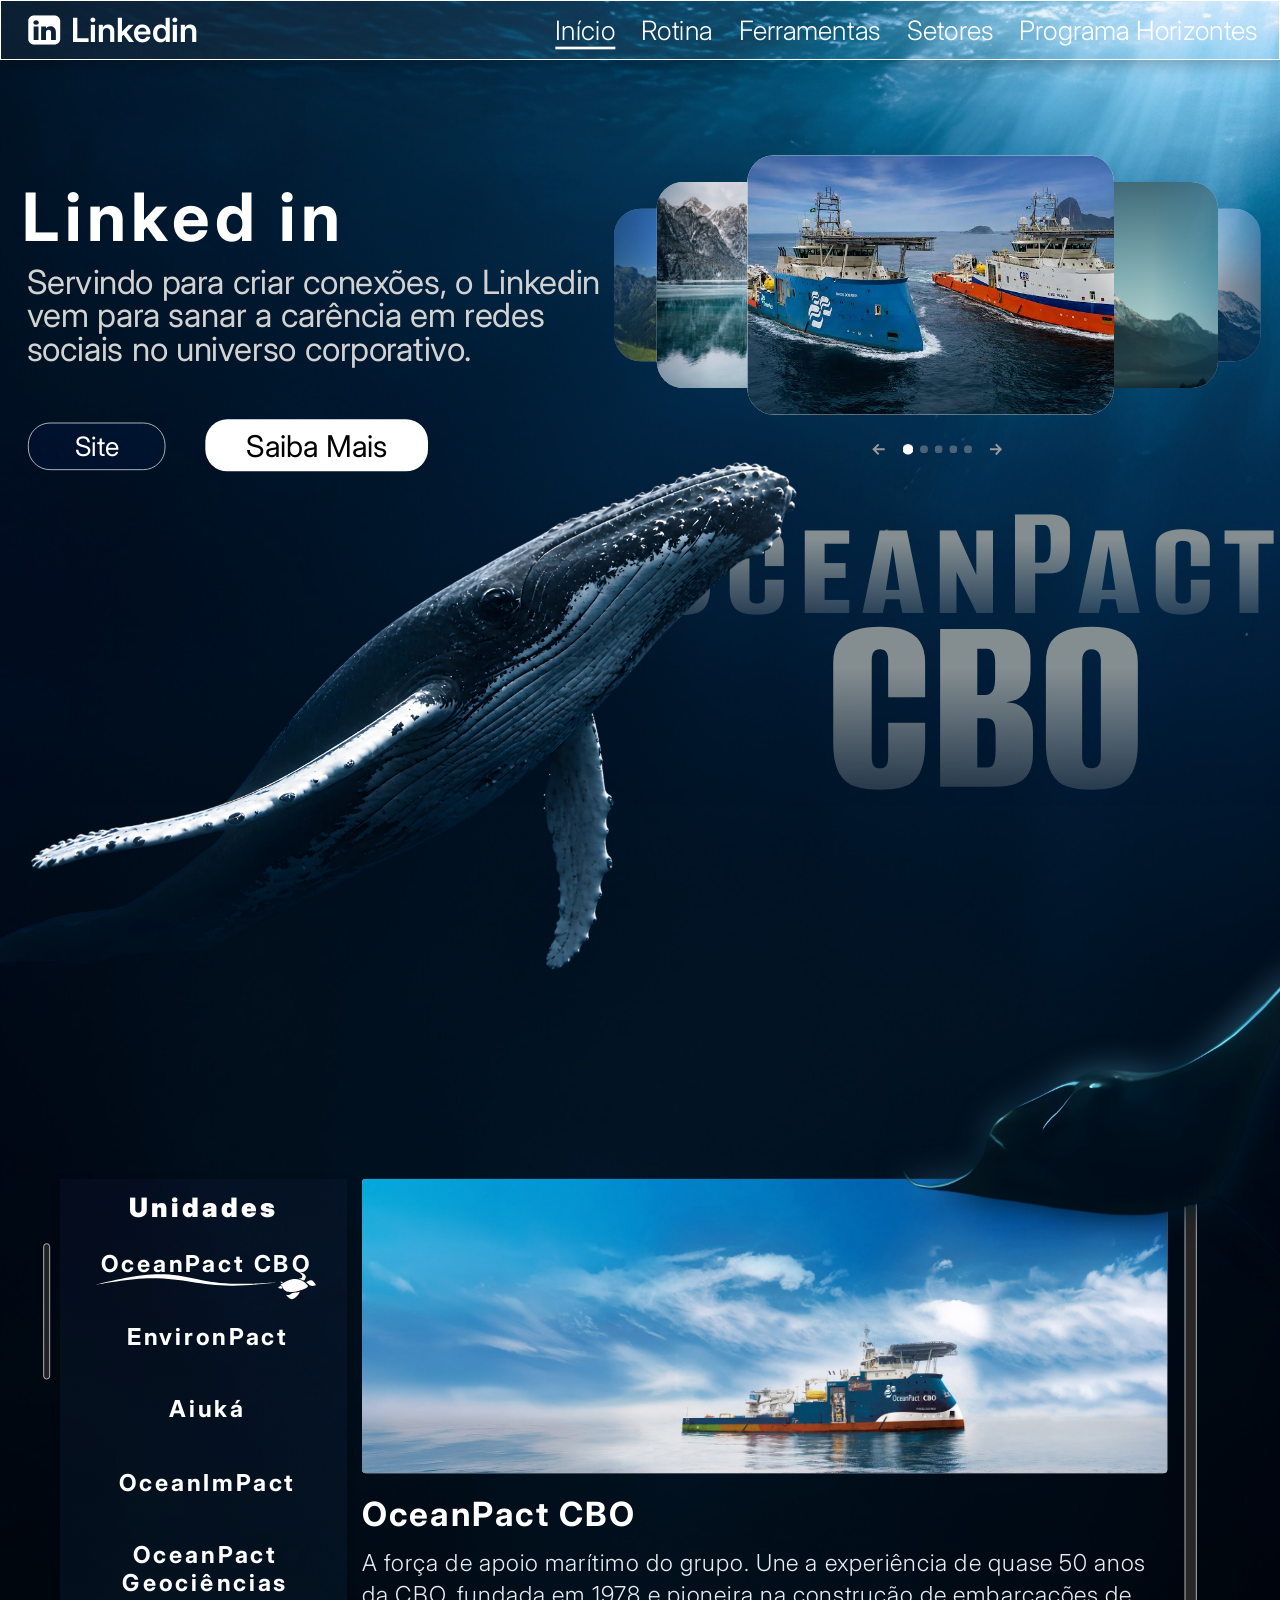
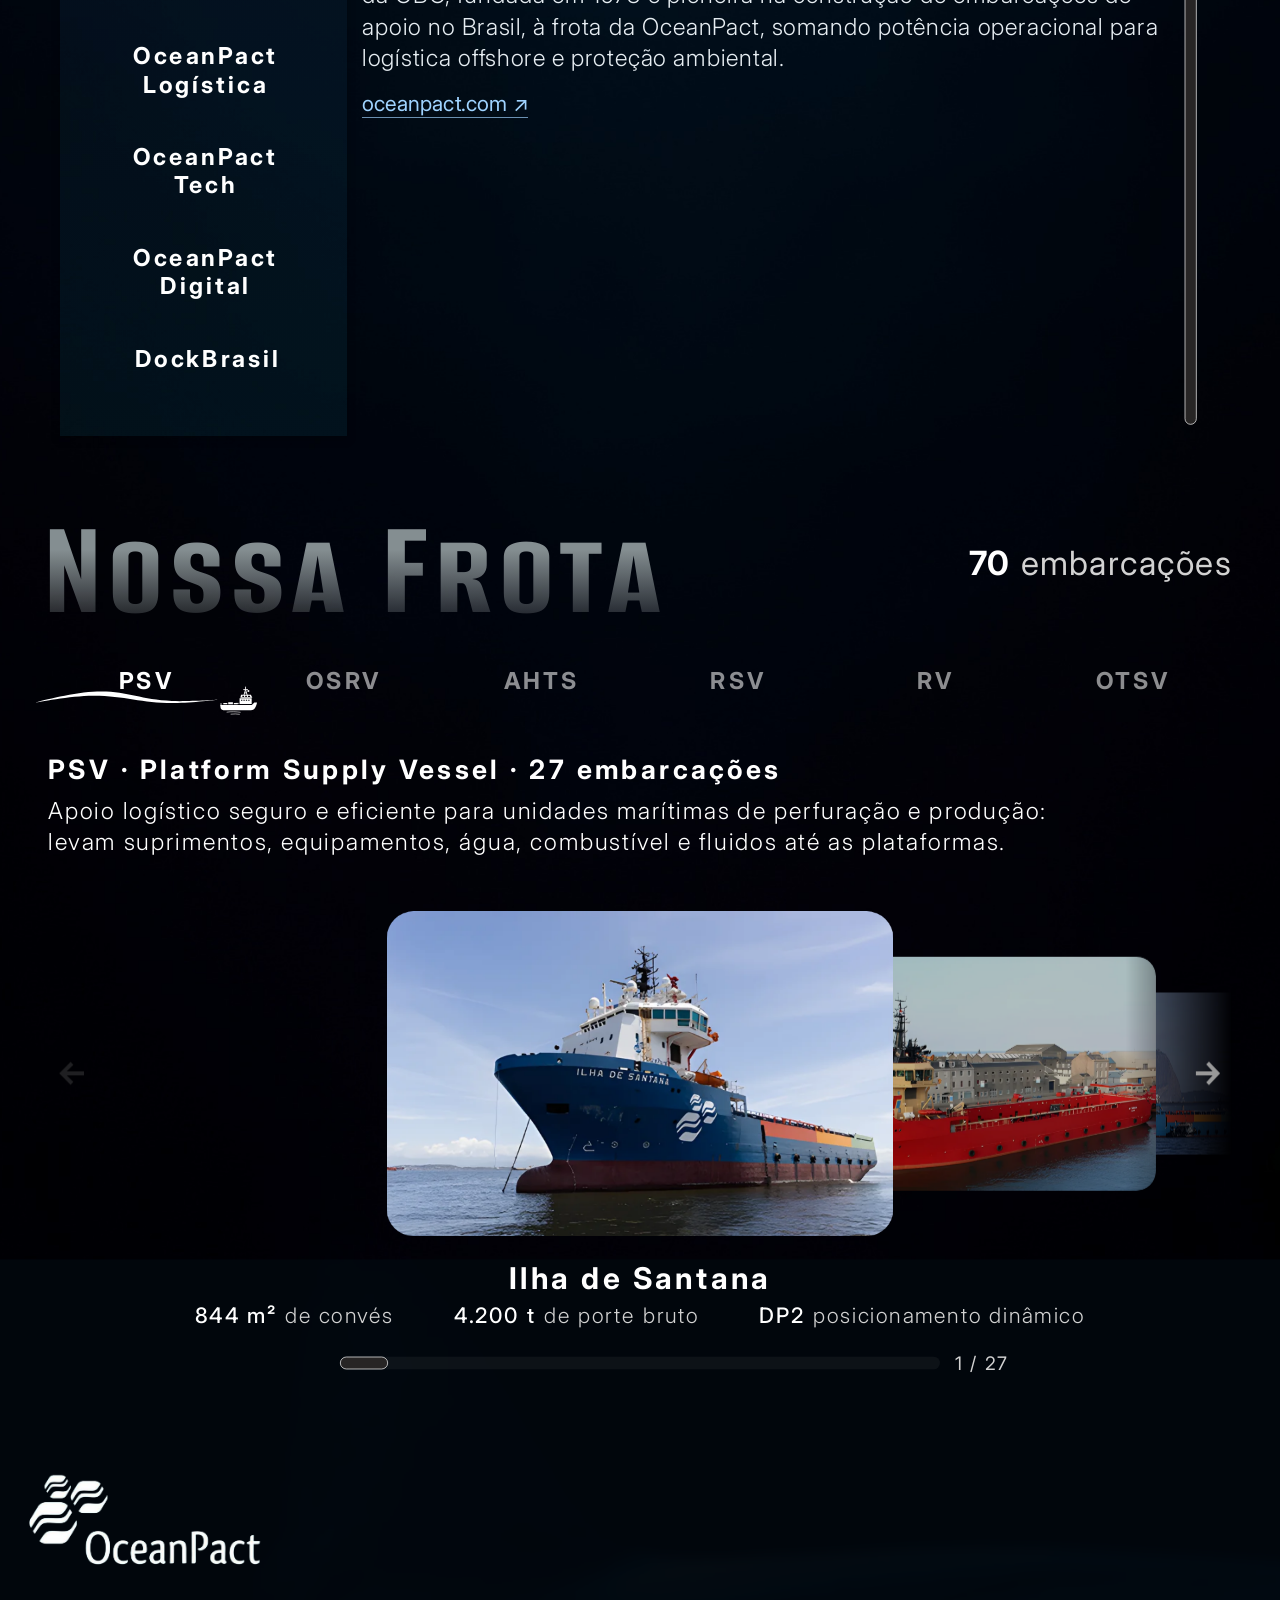
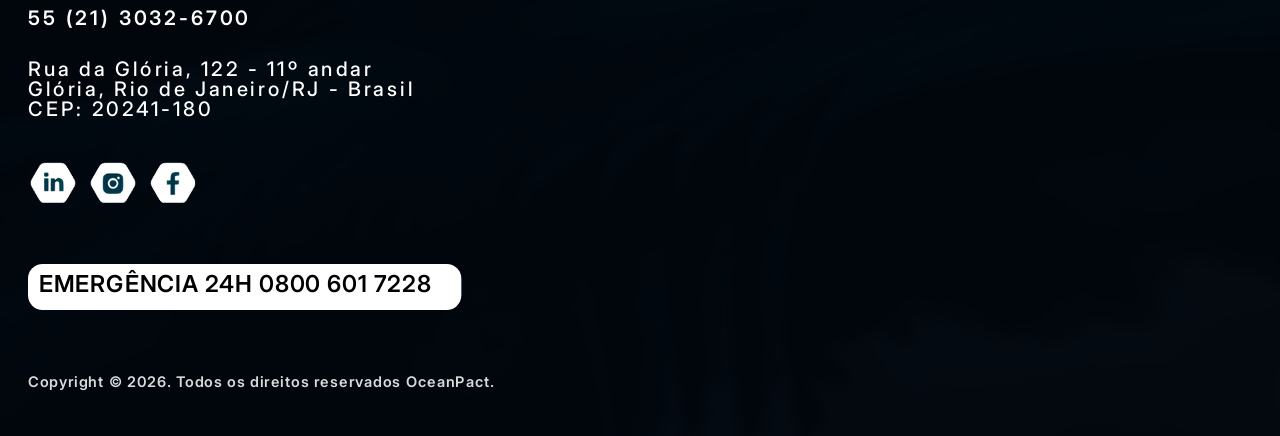
==== commit 0b5f352b: "Indicador de barco na frota" ====
--- a/index.html
+++ b/index.html
@@ -262,7 +262,7 @@
     <h2 id="fleetTitle">Nossa Frota</h2>
     <div id="fleetTotal"><b id="fleetTotalN">70</b> embarcações</div>
     <div id="fleetTabs" role="tablist">
-      <div id="fleetInd"><img src="assets/active-indicator.svg" alt=""></div>
+      <div id="fleetInd"><img src="assets/boat-indicator.svg" alt=""></div>
     </div>
     <div id="fleetInfo"><h3></h3><p></p></div>
     <div id="fleetStage"></div>
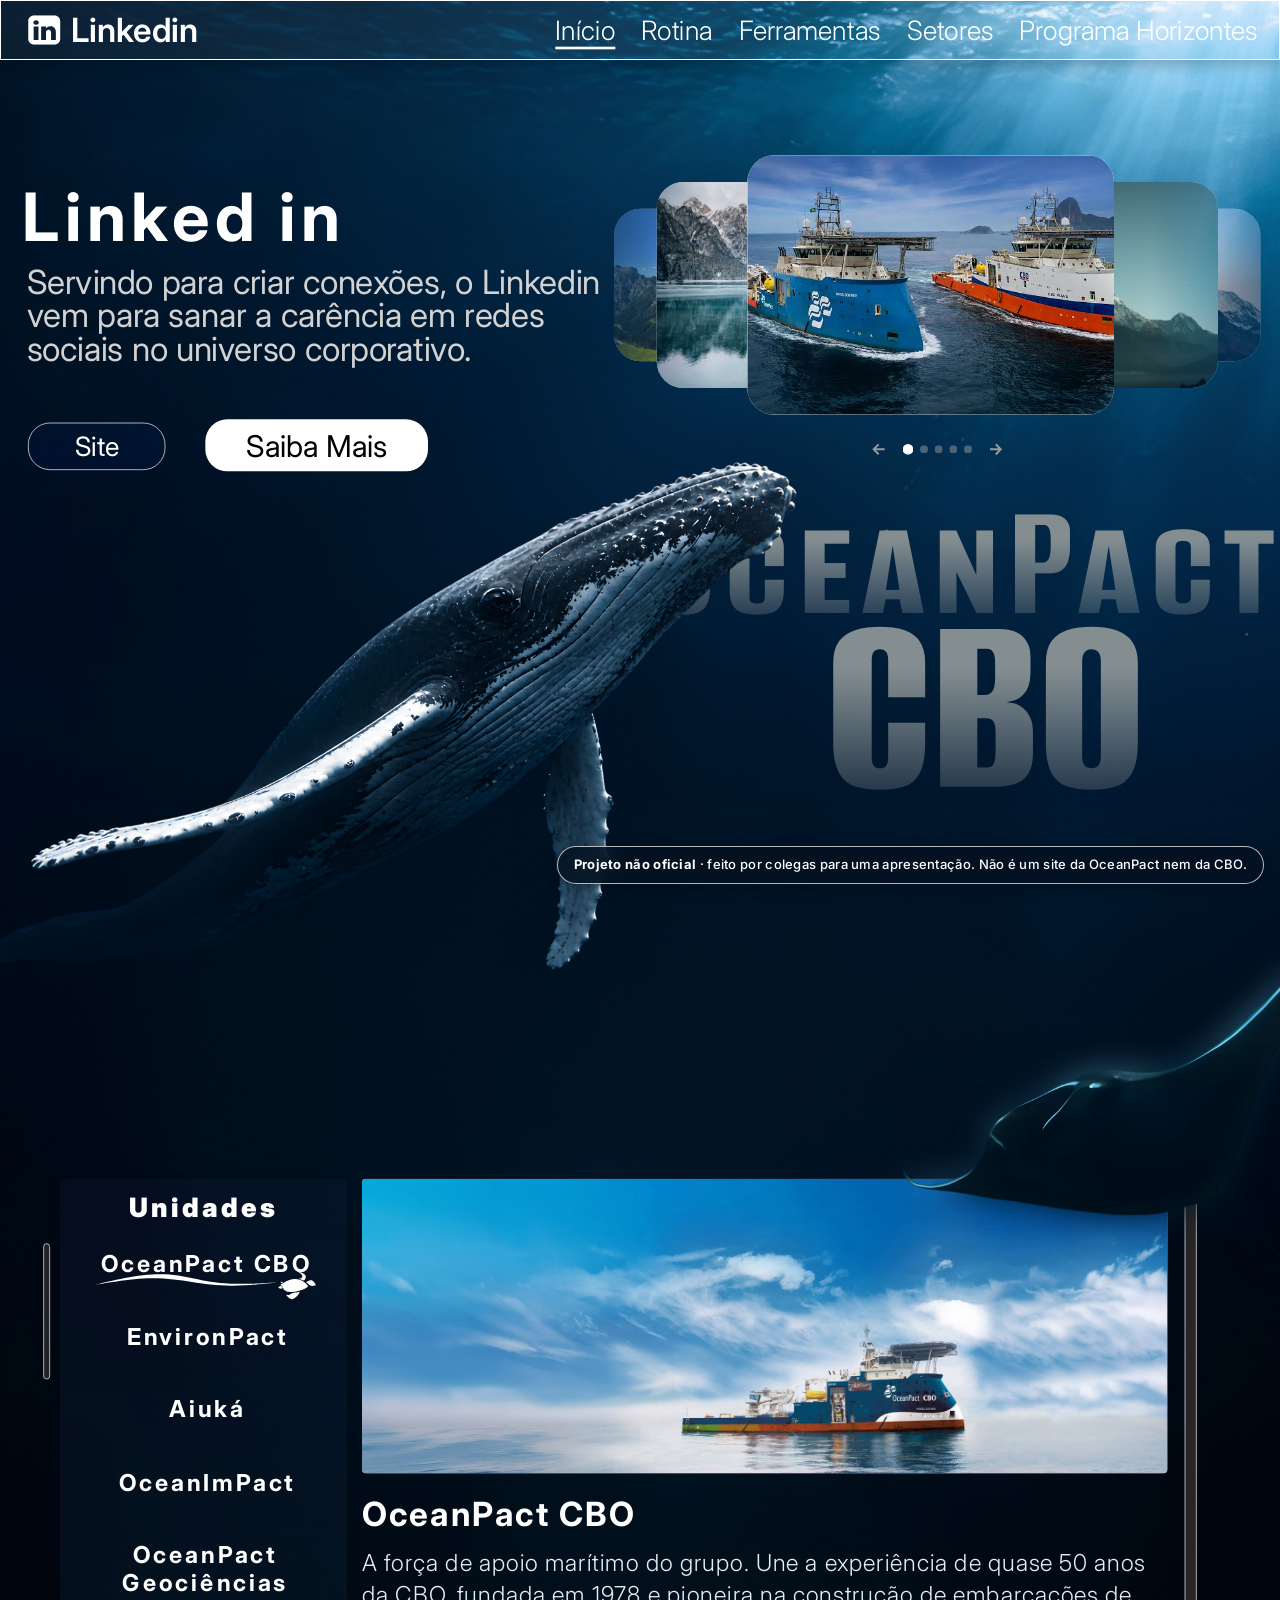
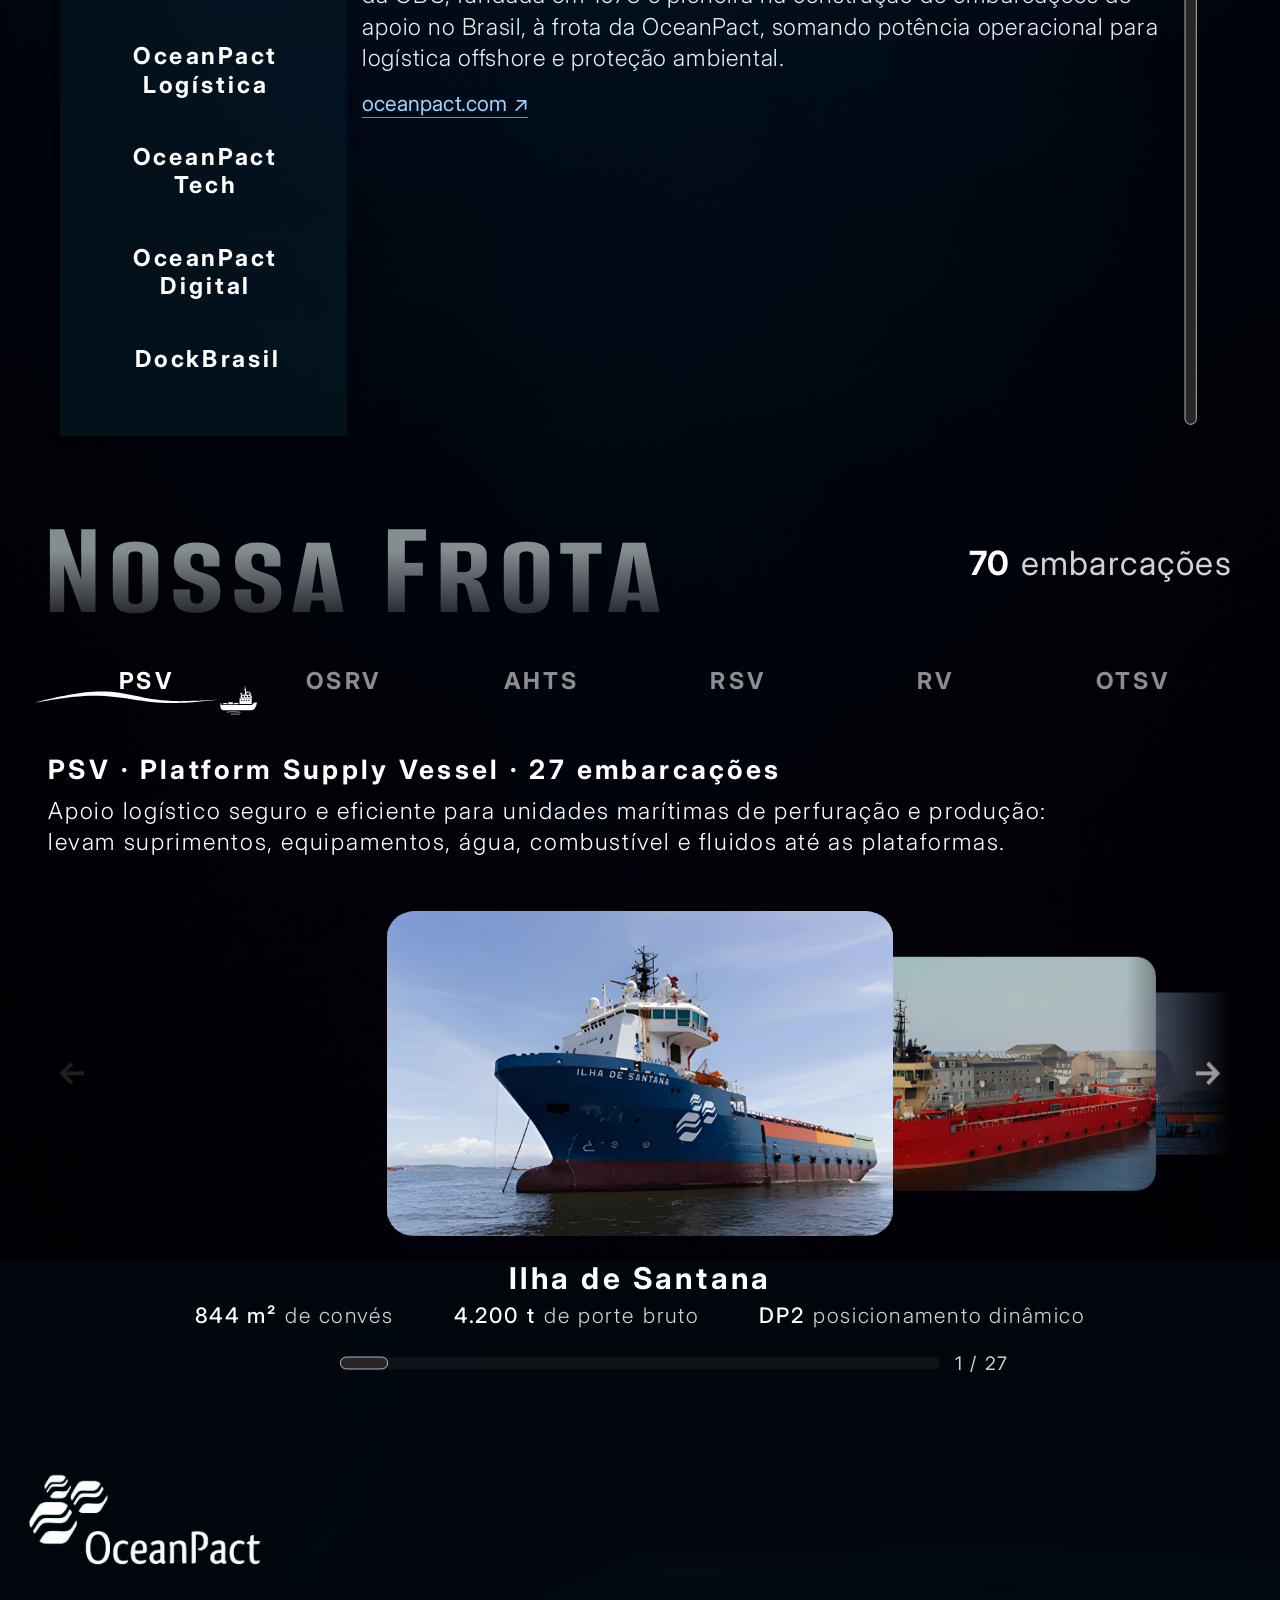
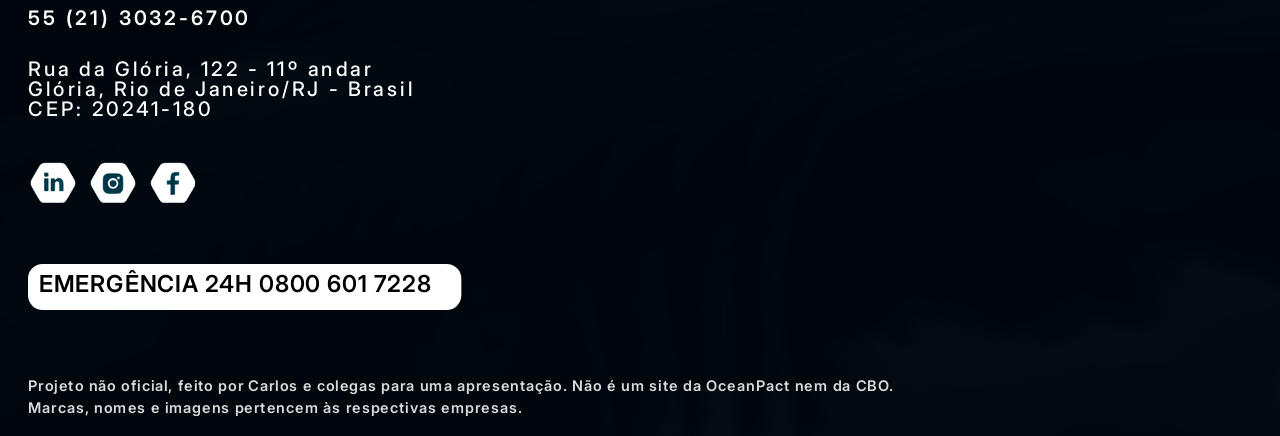
==== commit 3c88ae7c: "Aviso de projeto não oficial" ====
--- a/index.html
+++ b/index.html
@@ -116,7 +116,7 @@
   #fSocial{left:42px;top:5018px;width:251px;height:112px;overflow:hidden}
   #fSocial img{position:absolute;height:100%;left:-8.76%;top:0;width:115.54%;max-width:none}
   #fEmerg{left:42px;top:5196px;width:650px;height:69px;border-radius:22px;background:#fff;padding:12px 16px;font:600 35px/1 Inter,sans-serif;letter-spacing:1.4px;color:#000;white-space:nowrap}
-  #copy{left:42px;top:5362px;font:600 22px/1 Inter,sans-serif;letter-spacing:1.5px;color:#fff;opacity:.85}
+  #copy{left:42px;top:5362px;width:1800px;font:600 22px/1.5 Inter,sans-serif;letter-spacing:1.5px;color:#fff;opacity:.85}
   #topbar{position:fixed;top:0;left:0;width:1920px;height:90px;transform-origin:0 0;z-index:50}
   #topbar #headerBg{transition:background .3s;-webkit-backdrop-filter:blur(0);backdrop-filter:blur(0)}
   #topbar.scrolled #headerBg{background:rgba(4,18,34,.72);-webkit-backdrop-filter:blur(14px);backdrop-filter:blur(14px)}
@@ -169,9 +169,16 @@
   #fleetTrackBar{position:absolute;left:438px;top:1285px;width:900px;height:18.74px;border-radius:75px;background:rgba(226,226,226,.05)}
   #fleetThumb{position:absolute;top:0;height:100%;border-radius:75px;background:#272525;border:1px solid #fff;transition:left .5s cubic-bezier(.4,0,.2,1),width .5s}
   #fleetCount{position:absolute;left:1360px;top:1281px;font:400 28px/1 var(--sf);letter-spacing:3px;color:#d2d2d2}
+
+  /* Aviso: projeto não oficial */
+  #unofficial{position:fixed;right:16px;bottom:16px;z-index:60;max-width:calc(100vw - 32px);padding:9px 16px;border-radius:20px;border:1px solid rgba(255,255,255,.7);
+    background:rgba(4,18,34,.82);-webkit-backdrop-filter:blur(10px);backdrop-filter:blur(10px);font:500 13px/1.35 Inter,system-ui,sans-serif;letter-spacing:.3px;color:#fff;box-shadow:0 4px 14px rgba(0,0,0,.25);transition:opacity .3s,transform .3s}
+  #unofficial.hide{opacity:0;transform:translateY(10px);pointer-events:none}
+  #unofficial b{font-weight:700}
 </style>
 </head>
 <body>
+<div id="unofficial" role="note"><b>Projeto não oficial</b> · feito por colegas para uma apresentação. Não é um site da OceanPact nem da CBO.</div>
 <div id="topbar">
   <div class="abs" id="headerBg"></div>
   <header class="abs" id="header">
@@ -280,7 +287,7 @@
   <p class="abs fTxt" id="fAddr">Rua da Glória, 122 - 11º andar<br>Glória, Rio de Janeiro/RJ - Brasil<br>CEP: 20241-180</p>
   <div class="abs" id="fSocial"><img src="assets/social.png" alt="Redes sociais"></div>
   <div class="abs" id="fEmerg">EMERGÊNCIA 24H 0800 601 7228</div>
-  <p class="abs" id="copy">Copyright © 2026. Todos os direitos reservados OceanPact.</p>
+  <p class="abs" id="copy">Projeto não oficial, feito por Carlos e colegas para uma apresentação. Não é um site da OceanPact nem da CBO.<br>Marcas, nomes e imagens pertencem às respectivas empresas.</p>
   </div>
 </div>
 </div>
@@ -460,6 +467,11 @@
     window.addEventListener('load',function(){setTimeout(function(){FLEET.forEach(function(t){t.v.forEach(function(v){var im=new Image();im.src='assets/frota/'+v.i+'.webp'})})},1500)});
     show(0);
   })();
+
+  // some o selo quando o aviso do rodapé aparece
+  (function(){var u=document.getElementById('unofficial'),c=document.getElementById('copy');
+    function chk(){var r=c.getBoundingClientRect();u.classList.toggle('hide',r.top<window.innerHeight-20)}
+    window.addEventListener('scroll',chk,{passive:true});window.addEventListener('resize',chk);chk();})();
 </script>
 </body>
 </html>
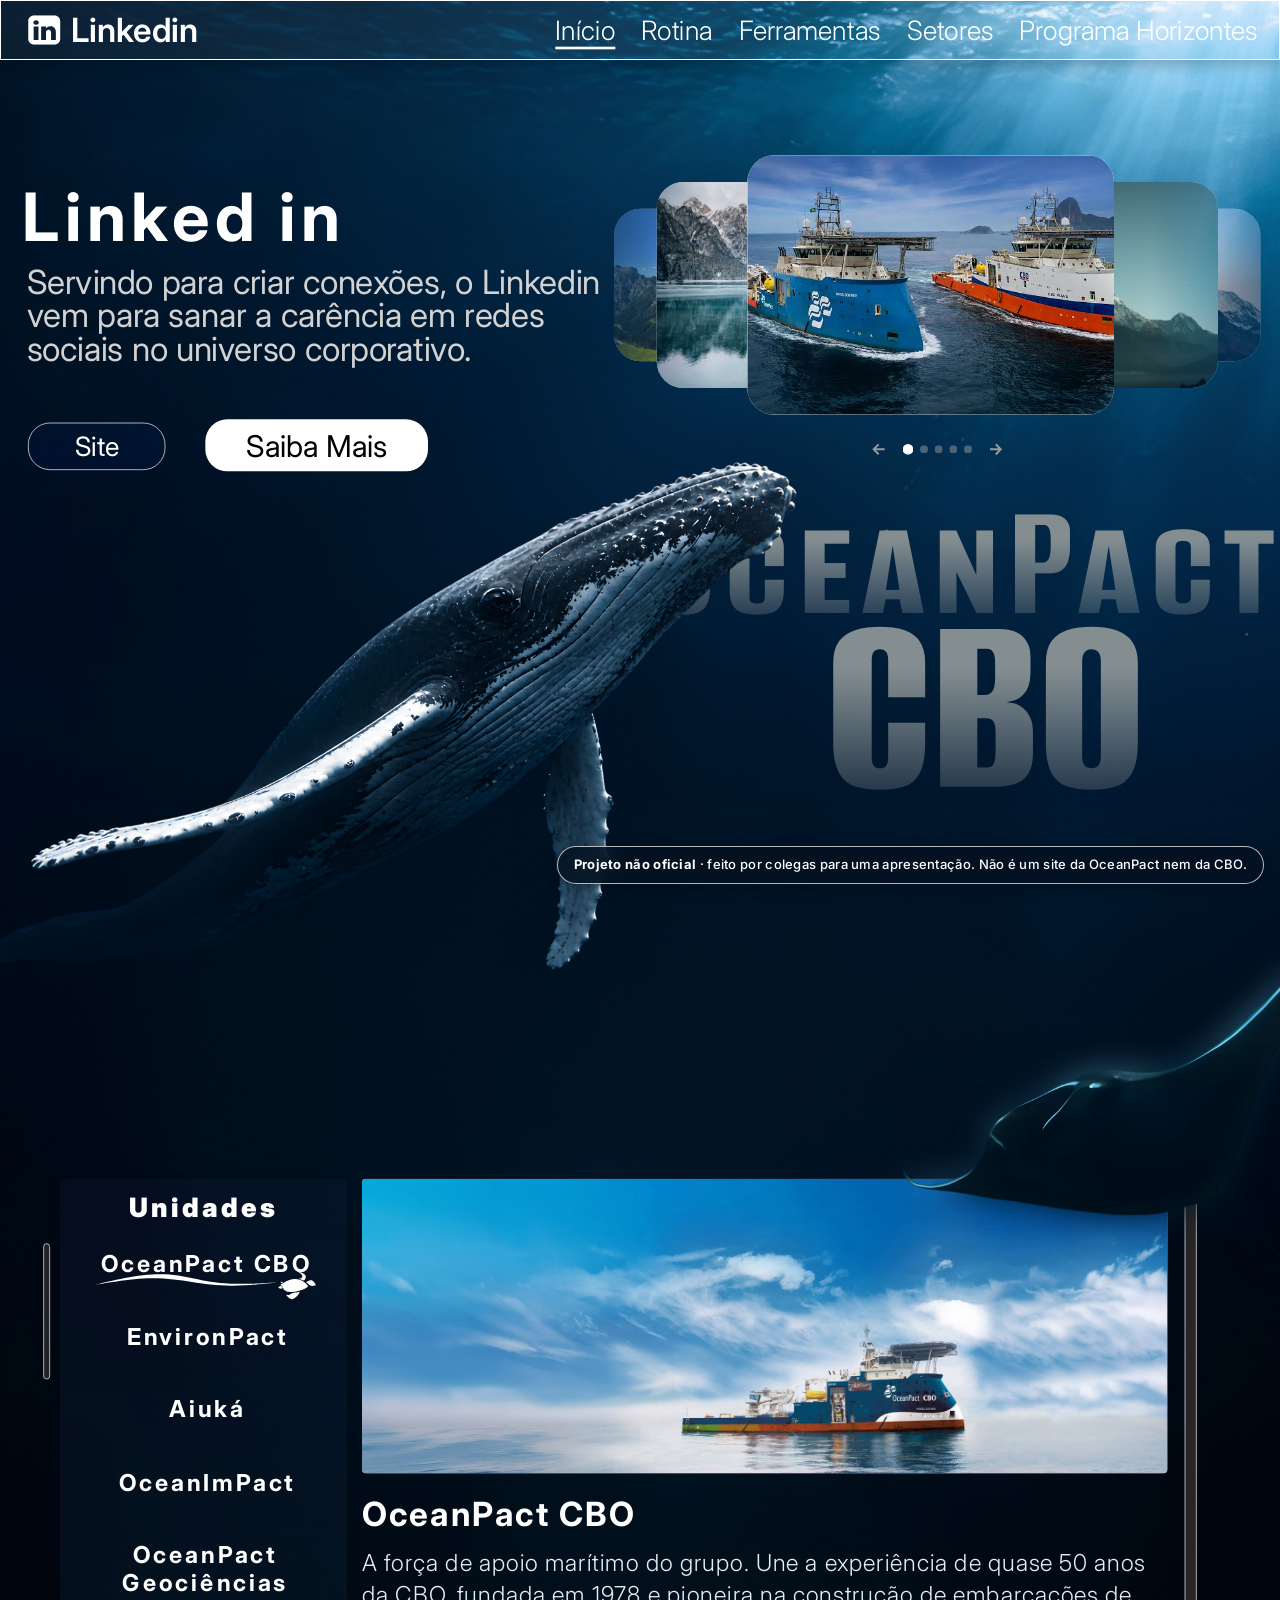
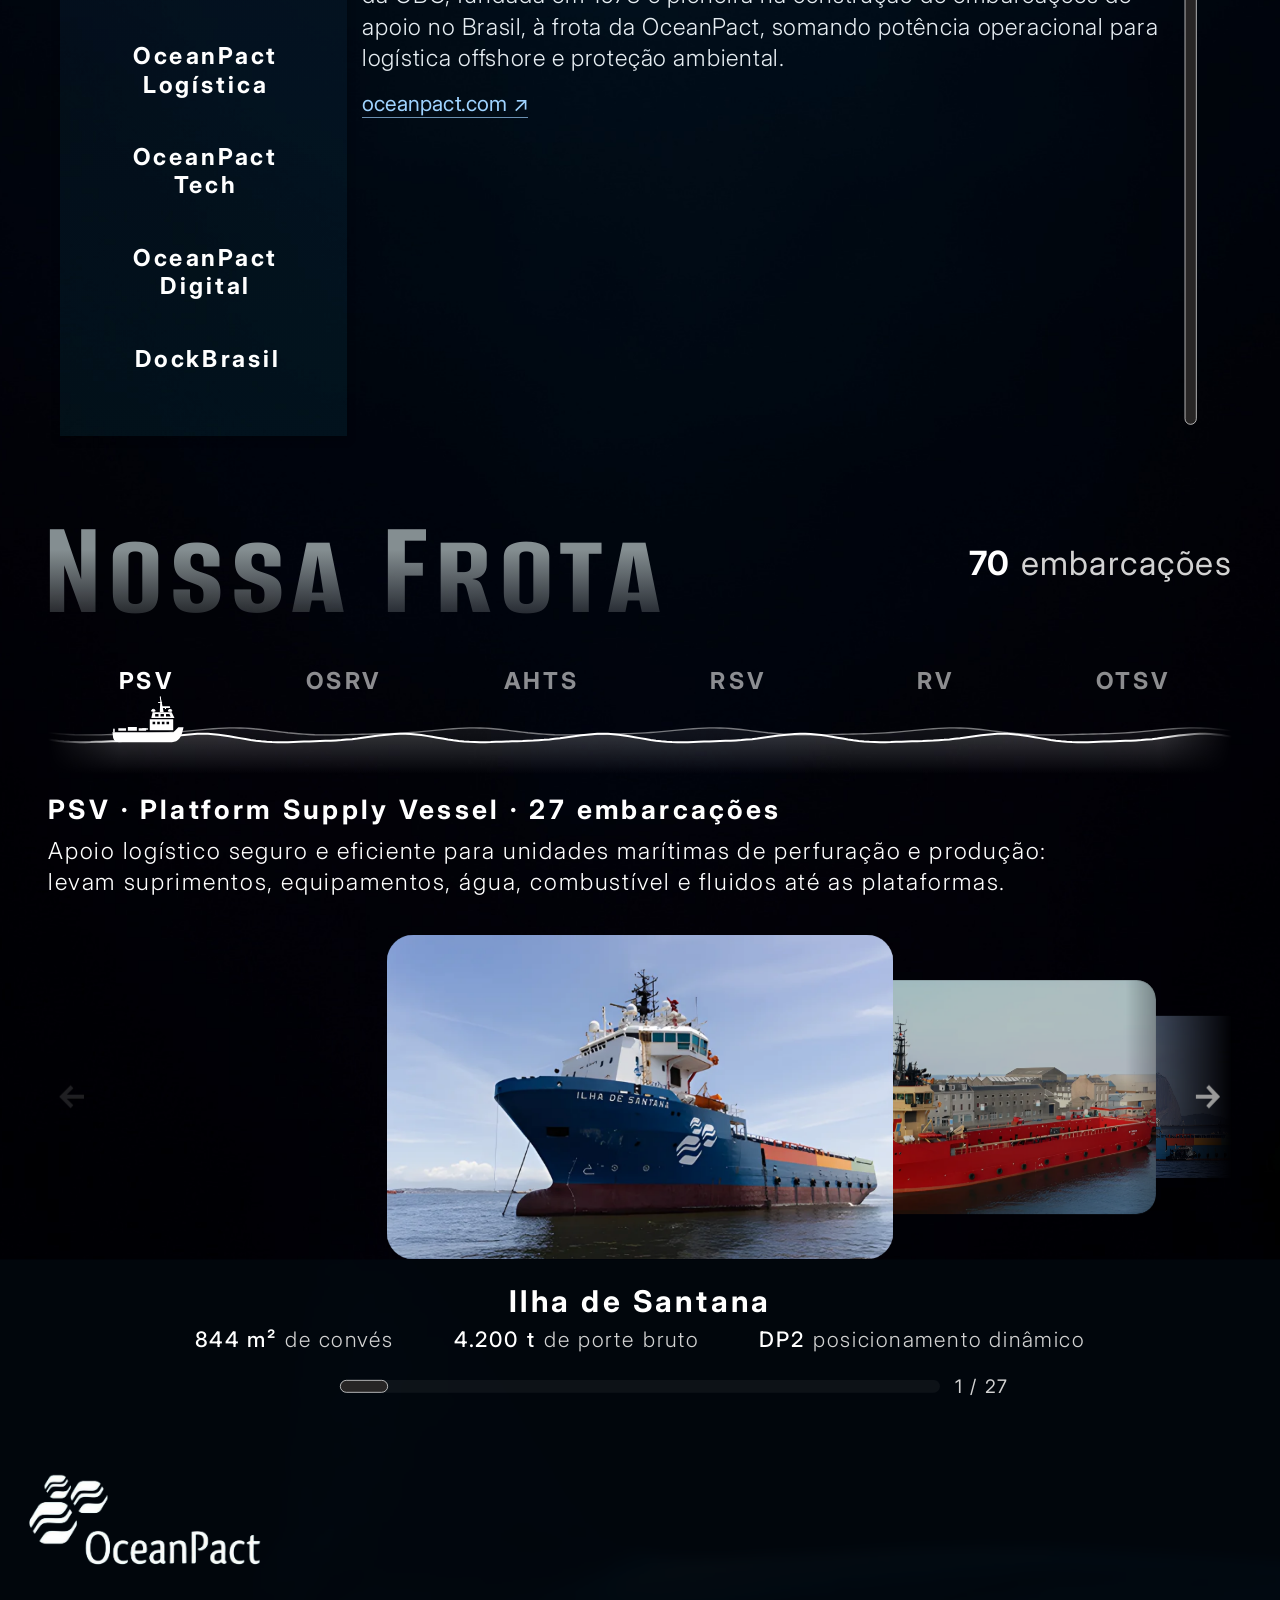
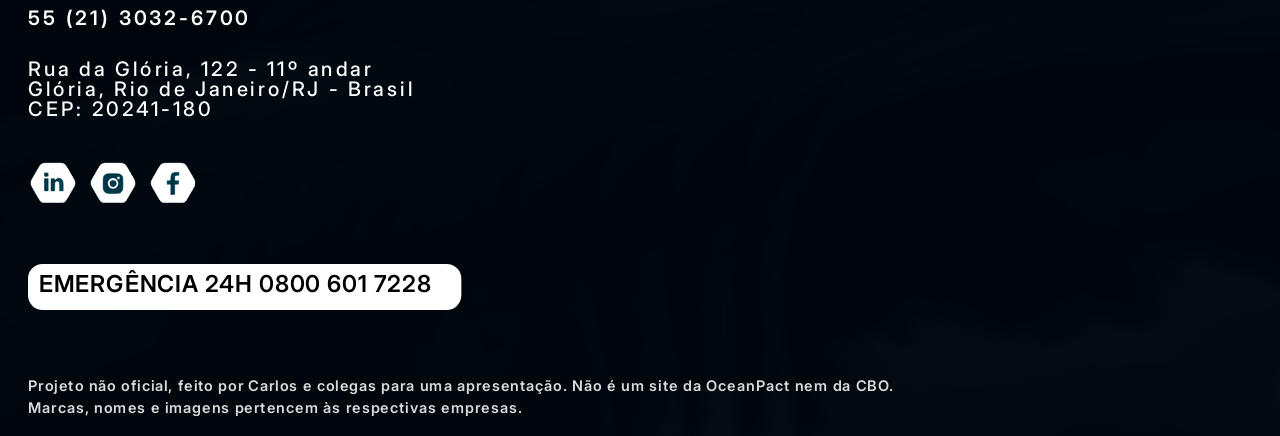
==== commit 7401c44a: "Mar animado com barco e onda na frota" ====
--- a/index.html
+++ b/index.html
@@ -144,31 +144,51 @@
   #fleetTabs{position:absolute;left:0;top:250px;width:1776px;height:110px}
   #fleetTabs button{position:absolute;top:0;transform:translateX(-50%);font:700 35px/1.204 var(--sf);letter-spacing:4.55px;color:#fff;white-space:nowrap;opacity:.55;transition:opacity .3s}
   #fleetTabs button:hover,#fleetTabs button.on{opacity:1}
-  #fleetInd{position:absolute;top:28px;width:332px;height:55px;pointer-events:none;transition:left .5s cubic-bezier(.4,0,.2,1)}
-  #fleetInd img{position:absolute;inset:0;width:100%;height:100%;display:block}
-  #fleetInfo{position:absolute;left:0;top:380px;width:1776px;transition:opacity .3s,transform .4s cubic-bezier(.2,.7,.2,1)}
+  /* mar com o barco */
+  #fleetSea{position:absolute;left:0;top:322px;width:1776px;height:90px;pointer-events:none;
+    -webkit-mask-image:linear-gradient(90deg,transparent 0,#000 6%,#000 94%,transparent 100%);mask-image:linear-gradient(90deg,transparent 0,#000 6%,#000 94%,transparent 100%)}
+  #fleetSea .layer{position:absolute;left:0;top:0;height:90px;display:block}
+  #fleetSea .l1{animation:seaL 11s linear infinite}
+  #fleetSea .l2{animation:seaR 7s linear infinite}
+  @keyframes seaL{from{transform:translateX(0)}to{transform:translateX(-360px)}}
+  @keyframes seaR{from{transform:translateX(-300px)}to{transform:translateX(0)}}
+  #fleetBoat{position:absolute;top:291px;width:120px;height:80px;margin-left:-60px;pointer-events:none;z-index:3;transition:left 1.15s cubic-bezier(.45,0,.25,1)}
+  #fleetBoat .flip{width:100%;height:100%;transition:transform .35s}
+  #fleetBoat.left .flip{transform:scaleX(-1)}
+  #fleetBoat .bob{width:100%;height:100%;animation:bob 3.2s ease-in-out infinite;transform-origin:50% 80%}
+  #fleetBoat.sailing .bob{animation:sail .55s ease-in-out infinite}
+  #fleetBoat img{width:100%;height:100%;display:block}
+  @keyframes bob{0%,100%{transform:translateY(0) rotate(0)}50%{transform:translateY(4px) rotate(2.5deg)}}
+  @keyframes sail{0%,100%{transform:translateY(-2px) rotate(-6deg)}50%{transform:translateY(3px) rotate(-2deg)}}
+  #fleetCurl{position:absolute;top:262px;width:240px;height:150px;margin-left:-240px;pointer-events:none;z-index:2;opacity:0;transform-origin:100% 100%;transform:scale(.3,.2);
+    transition:left 1.35s cubic-bezier(.45,0,.25,1),opacity .35s,transform .45s cubic-bezier(.2,.8,.3,1)}
+  #fleetCurl.on{opacity:1;transform:scale(1)}
+  #fleetCurl.flip{margin-left:0;transform-origin:0 100%}
+  #fleetCurl.flip img{transform:scaleX(-1)}
+  #fleetCurl img{width:100%;height:100%;display:block}
+  #fleetInfo{position:absolute;left:0;top:440px;width:1776px;transition:opacity .3s,transform .4s cubic-bezier(.2,.7,.2,1)}
   #fleetInfo.out{opacity:0;transform:translateY(14px)}
   #fleetInfo h3{font:700 40px/1.2 var(--sf);letter-spacing:5.2px;color:#fff}
   #fleetInfo p{margin-top:16px;width:1500px;font:300 35px/1.3 Inter,sans-serif;letter-spacing:2.8px;color:#fff}
-  #fleetStage{position:absolute;left:0;top:610px;width:1776px;height:500px;transition:opacity .25s;-webkit-mask-image:linear-gradient(90deg,transparent 0,#000 9%,#000 91%,transparent 100%);mask-image:linear-gradient(90deg,transparent 0,#000 9%,#000 91%,transparent 100%)}
+  #fleetStage{position:absolute;left:0;top:645px;width:1776px;height:500px;transition:opacity .25s;-webkit-mask-image:linear-gradient(90deg,transparent 0,#000 9%,#000 91%,transparent 100%);mask-image:linear-gradient(90deg,transparent 0,#000 9%,#000 91%,transparent 100%)}
   #fleetStage.fade{opacity:0}
   .vslide{position:absolute;left:50%;top:50%;width:760px;height:487px;margin:-243.5px 0 0 -380px;border-radius:40px;overflow:hidden;background:#fff;
     transition:transform .6s cubic-bezier(.4,0,.2,1),opacity .6s,filter .6s;cursor:pointer;will-change:transform}
   .vslide img{width:100%;height:100%;object-fit:cover;display:block;pointer-events:none}
   .vslide[data-d="0"]{cursor:default}
-  #fleetName{position:absolute;left:0;top:1140px;width:1776px;text-align:center;font:700 45px/1.2 var(--sf);letter-spacing:5px;color:#fff;transition:opacity .25s}
-  #fleetSpecs{position:absolute;left:0;top:1208px;width:1776px;display:flex;justify-content:center;gap:90px;font:300 32px/1 Inter,sans-serif;letter-spacing:2.8px;color:#d2d2d2;transition:opacity .25s}
+  #fleetName{position:absolute;left:0;top:1175px;width:1776px;text-align:center;font:700 45px/1.2 var(--sf);letter-spacing:5px;color:#fff;transition:opacity .25s}
+  #fleetSpecs{position:absolute;left:0;top:1243px;width:1776px;display:flex;justify-content:center;gap:90px;font:300 32px/1 Inter,sans-serif;letter-spacing:2.8px;color:#d2d2d2;transition:opacity .25s}
   #fleetSpecs b{font-weight:500;color:#fff;margin-right:12px}
   #fleetName.out,#fleetSpecs.out{opacity:0}
-  .fnav{position:absolute;z-index:20;top:824px;width:72px;height:72px;display:flex;align-items:center;justify-content:center;border-radius:50%;transition:background .25s,opacity .25s}
+  .fnav{position:absolute;z-index:20;top:859px;width:72px;height:72px;display:flex;align-items:center;justify-content:center;border-radius:50%;transition:background .25s,opacity .25s}
   .fnav:hover{background:rgba(255,255,255,.1)}
   .fnav img{width:48px;height:48px;display:block}
   .fnav:disabled{opacity:.2;pointer-events:none}
   #fleetPrev{left:0}
   #fleetNext{right:0}
-  #fleetTrackBar{position:absolute;left:438px;top:1285px;width:900px;height:18.74px;border-radius:75px;background:rgba(226,226,226,.05)}
+  #fleetTrackBar{position:absolute;left:438px;top:1320px;width:900px;height:18.74px;border-radius:75px;background:rgba(226,226,226,.05)}
   #fleetThumb{position:absolute;top:0;height:100%;border-radius:75px;background:#272525;border:1px solid #fff;transition:left .5s cubic-bezier(.4,0,.2,1),width .5s}
-  #fleetCount{position:absolute;left:1360px;top:1281px;font:400 28px/1 var(--sf);letter-spacing:3px;color:#d2d2d2}
+  #fleetCount{position:absolute;left:1360px;top:1316px;font:400 28px/1 var(--sf);letter-spacing:3px;color:#d2d2d2}
 
   /* Aviso: projeto não oficial */
   #unofficial{position:fixed;right:16px;bottom:16px;z-index:60;max-width:calc(100vw - 32px);padding:9px 16px;border-radius:20px;border:1px solid rgba(255,255,255,.7);
@@ -269,8 +289,10 @@
     <h2 id="fleetTitle">Nossa Frota</h2>
     <div id="fleetTotal"><b id="fleetTotalN">70</b> embarcações</div>
     <div id="fleetTabs" role="tablist">
-      <div id="fleetInd"><img src="assets/boat-indicator.svg" alt=""></div>
     </div>
+    <svg id="fleetSea" aria-hidden="true"></svg>
+    <div id="fleetCurl" aria-hidden="true"><img src="assets/wave-curl.svg" alt=""></div>
+    <div id="fleetBoat" aria-hidden="true"><div class="flip"><div class="bob"><img src="assets/boat.svg" alt=""></div></div></div>
     <div id="fleetInfo"><h3></h3><p></p></div>
     <div id="fleetStage"></div>
     <button class="fnav" id="fleetPrev" aria-label="Anterior"><img src="assets/chevron-left.svg" alt=""></button>
@@ -393,7 +415,7 @@
   // ===== Frota =====
   var FLEET=[{"k": "PSV", "full": "Platform Supply Vessel", "desc": "Apoio logístico seguro e eficiente para unidades marítimas de perfuração e produção: levam suprimentos, equipamentos, água, combustível e fluidos até as plataformas.", "v": [{"n": "Ilha de Santana", "i": "ilha-de-santana", "a": "844 m²", "w": "4.200 t", "dp": "DP2"}, {"n": "UP Topázio", "i": "up-topazio", "a": "844 m²", "w": "4.200 t", "dp": "DP1"}, {"n": "Ilha do Marajó", "i": "ilha-do-marajo", "a": "844 m²", "w": "4.200 t", "dp": "DP2"}, {"n": "UP Diamante", "i": "up-diamante", "a": "844 m²", "w": "4.200 t", "dp": "DP1"}, {"n": "Ilha do Cabo Frio", "i": "ilha-do-cabo-frio", "a": "680 m²", "w": "3.200 t", "dp": "DP2"}, {"n": "Ilha de São Sebastião", "i": "ilha-de-sao-sebastiao", "a": "680 m²", "w": "3.200 t", "dp": "DP2"}, {"n": "CBO Alessandra", "i": "cbo-alessandra", "a": "720 m²", "w": "3.421 t", "dp": "DP2"}, {"n": "CBO Aliança", "i": "cbo-alianca", "a": "940 m²", "w": "4.645,7 t", "dp": "DP2"}, {"n": "CBO Ana Luisa", "i": "cbo-ana-luisa", "a": "720 m²", "w": "3.459 t", "dp": "DP1"}, {"n": "CBO Anita", "i": "cbo-anita", "a": "720 m²", "w": "3.401 t", "dp": "DP2"}, {"n": "CBO Anna Gabriella", "i": "cbo-anna-gabriella", "a": "695 m²", "w": "3.689 t", "dp": "DP1"}, {"n": "CBO Arpoador", "i": "cbo-arpoador", "a": "895 m²", "w": "4.532,6 t", "dp": "DP2"}, {"n": "CBO Atlântico", "i": "cbo-atlantico", "a": "660 m²", "w": "3.367 t", "dp": "DP2"}, {"n": "CBO Bianca", "i": "cbo-bianca", "a": "720 m²", "w": "3.436 t", "dp": "DP2"}, {"n": "CBO Carolina", "i": "cbo-carolina", "a": "720 m²", "w": "3.422 t", "dp": "DP2"}, {"n": "CBO Copacabana", "i": "cbo-copacabana", "a": "945 m²", "w": "4.532 t", "dp": "DP2"}, {"n": "CBO Flamengo", "i": "cbo-flamengo", "a": "945 m²", "w": "4.547 t", "dp": "DP2"}, {"n": "CBO Ipanema", "i": "cbo-ipanema", "a": "895 m²", "w": "4.558,9 t", "dp": "DP2"}, {"n": "CBO Itajaí", "i": "cbo-itajai", "a": "940 m²", "w": "4.528,8 t", "dp": "DP2"}, {"n": "CBO Mistral", "i": "cbo-mistral", "a": "1.000 m²", "w": "5.549 t", "dp": "DP2"}, {"n": "CBO Oceana", "i": "cbo-oceana", "a": "940 m²", "w": "4.582,1 t", "dp": "DP2"}, {"n": "CBO Pacífico", "i": "cbo-pacifico", "a": "660 m²", "w": "3.367 t", "dp": "DP2"}, {"n": "CBO Renata", "i": "cbo-renata", "a": "720 m²", "w": "3.423 t", "dp": "DP2"}, {"n": "CBO Supporter", "i": "cbo-supporter", "a": "1.033 m²", "w": "4.907 t", "dp": "DP2"}, {"n": "CBO Valentina", "i": "cbo-valentina", "a": "695 m²", "w": "3.623 t", "dp": "DP1"}, {"n": "CBO Wiser", "i": "cbo-wiser", "a": "1.000 m²", "w": "4.900 t", "dp": "DP2"}, {"n": "CBO Siddis Sailor", "i": "cbo-siddis-sailor", "a": "1.000 m²", "w": "5.394 t", "dp": "DP2"}]}, {"k": "OSRV", "full": "Oil Spill Recovery Vessel", "desc": "Equipadas com os mais modernos sistemas de combate a derramamento de óleo, para monitoramento, detecção, contenção e recolhimento de hidrocarbonetos em tempo real.", "v": [{"n": "Ilha das Flechas", "i": "ilha-das-flechas", "a": "280 m²", "w": "430 t", "dp": "DP1"}, {"n": "Macaé", "i": "macae", "a": "450 m²", "w": "1.500 t", "dp": "DP1"}, {"n": "Martin Vaz", "i": "martin-vaz", "a": "450 m²", "w": "1.500 t", "dp": "DP1"}, {"n": "Ilha de Tinharé", "i": "ilha-de-tinhare", "a": "450 m²", "w": "1.500 t", "dp": "DP1"}, {"n": "Jim O’Brien", "i": "jim-obrien", "a": "200 m²", "w": "1.700 t", "dp": "DP1"}, {"n": "Ilha da Trindade", "i": "ilha-da-trindade", "a": "450 m²", "w": "1.500 t", "dp": "DP1"}, {"n": "Fernando de Noronha", "i": "fernando-de-noronha", "a": "200 m²", "w": "1.700 t", "dp": "DP1"}, {"n": "CBO Niterói", "i": "cbo-niteroi", "a": "260 m²", "w": "1.526 t", "dp": "DP1"}, {"n": "CBO Rio", "i": "cbo-rio", "a": "405 m²", "w": "2.992 t", "dp": "DP1"}, {"n": "CBO Vitória", "i": "cbo-vitoria", "a": "380 m²", "w": "2.827 t", "dp": "DP1"}]}, {"k": "AHTS", "full": "Anchor Handling Tug Supply", "desc": "Embarcações de alta potência para reboque e manuseio de âncoras de plataformas e sondas. As AHTS-TO também fazem a manutenção de terminais oceânicos e monoboias e apoiam operações de offloading.", "v": [{"n": "CBO Cabrália", "i": "cbo-cabralia", "a": "560 m²", "w": "3.120 t", "dp": "DP2"}, {"n": "CBO Chiara", "i": "cbo-chiara", "a": "375 m²", "w": "2.855 t", "dp": "DP2"}, {"n": "CBO Camogli", "i": "cbo-camogli", "a": "551 m²", "w": "2.962 t", "dp": "DP2"}, {"n": "CBO AH Giorgio P", "i": "cbo-ah-giorgio-p", "a": "540 m²", "w": "2.582 t", "dp": "DP2"}, {"n": "CBO AH Liguria", "i": "cbo-ah-liguria", "a": "568 m²", "w": "2.944 t", "dp": "DP2"}, {"n": "CBO AH Valletta", "i": "cbo-ah-valletta", "a": "584 m²", "w": "2.774,5 t", "dp": "DP2"}, {"n": "CBO AH Varazze", "i": "cbo-ah-varazze", "a": "592 m²", "w": "2.874 t", "dp": "DP2"}, {"n": "CBO Bossa Nova", "i": "cbo-bossa-nova", "a": "560 m²", "w": "3.209 t", "dp": "DP2"}, {"n": "CBO Endeavour", "i": "cbo-endeavour", "a": "755 m²", "w": "3.913 t", "dp": "DP2"}, {"n": "CBO Iguaçu", "i": "cbo-iguacu", "a": "560 m²", "w": "3.170 t", "dp": "DP2"}, {"n": "CBO Parintins", "i": "cbo-parintins", "a": "560 m²", "w": "3.153 t", "dp": "DP2"}, {"n": "CBO Terra Brasilis", "i": "cbo-terra-brasilis", "a": "560 m²", "w": "3.106 t", "dp": "DP2"}, {"n": "CBO Xavantes", "i": "cbo-xavantes", "a": "560 m²", "w": "3.073 t", "dp": "DP2"}, {"n": "Rochedo de São Pedro", "i": "rochedo-de-sao-pedro", "a": null, "w": "2.500 t", "dp": "DP2"}, {"n": "Rochedo de São Paulo", "i": "rochedo-de-sao-paulo", "a": null, "w": "2.500 t", "dp": "DP2"}]}, {"k": "RSV", "full": "ROV Support Vessel", "desc": "Embarcações com posicionamento dinâmico (DP), preparadas para operações com ROVs, os robôs submarinos, em lâminas d’água de até 3.000 metros.", "v": [{"n": "CBO Campos", "i": "cbo-campos", "a": "300 m²", "w": "3.200 t", "dp": "DP1"}, {"n": "CBO Energy", "i": "cbo-energy", "a": "750 / 1.000 m²", "w": "4.900 t", "dp": "DP2"}, {"n": "CBO Guanabara", "i": "cbo-guanabara", "a": "200 m²", "w": "2.915 t", "dp": "DP1"}, {"n": "CBO Isabella", "i": "cbo-isabella", "a": "200 m²", "w": "2.936 t", "dp": "DP1"}, {"n": "CBO Manoella", "i": "cbo-manoella", "a": "200 m²", "w": "2.866 t", "dp": "DP1"}, {"n": "CBO Wave", "i": "cbo-wave", "a": "810 m²", "w": "4.569 t", "dp": "DP1"}, {"n": "Parcel do Bandolim", "i": "parcel-do-bandolim", "a": null, "w": "3.300 t", "dp": "DP2"}, {"n": "Parcel das Paredes", "i": "parcel-das-paredes", "a": null, "w": "3.500 t", "dp": "DP2"}, {"n": "Parcel de Manuel Luis", "i": "parcel-de-manuel-luis", "a": null, "w": "2.500 t", "dp": "DP2"}, {"n": "Parcel dos Meros", "i": "parcel-dos-meros", "a": null, "w": "3.000 t", "dp": "DP2"}, {"n": "Parcel das Timbebas", "i": "parcel-das-timbebas", "a": null, "w": "2.900 t", "dp": "DP2"}, {"n": "Austral Abrolhos", "i": "austral-abrolhos", "a": null, "w": "1.850 t", "dp": "DP2"}, {"n": "Parcel das Feiticeiras", "i": "parcel-das-feiticeiras", "a": null, "w": "5.100 t", "dp": "DP2"}, {"n": "Parcel do Badejo", "i": "parcel-do-badejo", "a": null, "w": "2.400 t", "dp": "DP2"}, {"n": "Parcel dos Reis", "i": "parcel-dos-reis", "a": null, "w": "3.800 t", "dp": "DP2"}]}, {"k": "RV", "full": "Research Vessel", "desc": "Laboratórios flutuantes para levantamentos oceanográficos, geofísicos e mapeamento do fundo do mar.", "v": [{"n": "Ocean Stalwart", "i": "ocean-stalwart", "a": null, "w": null, "dp": "DP2"}, {"n": "Seward Johnson", "i": "seward-johnson", "a": null, "w": null, "dp": "DP2"}]}, {"k": "OTSV", "full": "Offshore Terminal Support Vessel", "desc": "Apoio a terminais oceânicos e monoboias, com suporte à manutenção dessas estruturas e às operações de offloading.", "v": [{"n": "Ilha do Mosqueiro", "i": "ilha-do-mosqueiro", "a": null, "w": "4.100 t", "dp": "DP2"}]}];
   (function(){
-    var tabs=document.getElementById('fleetTabs'), ind=document.getElementById('fleetInd'), info=document.getElementById('fleetInfo');
+    var tabs=document.getElementById('fleetTabs'), boat=document.getElementById('fleetBoat'), curl=document.getElementById('fleetCurl'), info=document.getElementById('fleetInfo');
     var stage=document.getElementById('fleetStage'), nameEl=document.getElementById('fleetName'), specs=document.getElementById('fleetSpecs');
     var prev=document.getElementById('fleetPrev'), next=document.getElementById('fleetNext'), thumb=document.getElementById('fleetThumb'), count=document.getElementById('fleetCount');
     var total=0; FLEET.forEach(function(t){total+=t.v.length}); document.getElementById('fleetTotalN').textContent=total;
@@ -407,6 +429,39 @@
     });
     var btns=[].slice.call(tabs.querySelectorAll('button'));
 
+
+    // mar: duas camadas de ondas que correm em sentidos opostos
+    (function(){
+      var sea=document.getElementById('fleetSea'), NS='http://www.w3.org/2000/svg';
+      sea.setAttribute('viewBox','0 0 1776 90');
+      function layer(cls,period,amp,base,fill,stroke,extra){
+        var w=1776+period*3, d='M0 90L0 '+base, pts=[];
+        for(var x=0;x<=w;x+=8){var y=base+Math.sin(x/period*2*Math.PI)*amp+Math.sin(x/period*4*Math.PI+1)*amp*.25; d+='L'+x+' '+y.toFixed(1); pts.push(x+' '+y.toFixed(1));}
+        d+='L'+w+' 90Z';
+        var g=document.createElementNS(NS,'g'); g.setAttribute('class','layer '+cls);
+        var b=document.createElementNS(NS,'path'); b.setAttribute('d',d); b.setAttribute('fill',fill); g.appendChild(b);
+        var l=document.createElementNS(NS,'path'); l.setAttribute('d','M'+pts.join('L')); l.setAttribute('stroke',stroke); l.setAttribute('stroke-width',extra); l.setAttribute('fill','none'); l.setAttribute('stroke-linecap','round'); g.appendChild(l);
+        sea.appendChild(g);
+      }
+      sea.innerHTML='<defs><linearGradient id="seaG1" x1="0" y1="0" x2="0" y2="1"><stop offset="0" stop-color="#fff" stop-opacity=".07"/><stop offset="1" stop-color="#fff" stop-opacity="0"/></linearGradient><linearGradient id="seaG2" x1="0" y1="0" x2="0" y2="1"><stop offset="0" stop-color="#fff" stop-opacity=".14"/><stop offset="1" stop-color="#fff" stop-opacity="0"/></linearGradient></defs>';
+      layer('l1',360,5,26,'url(#seaG1)','rgba(255,255,255,.45)',2);
+      layer('l2',300,6,36,'url(#seaG2)','#fff',3);
+    })();
+    var boatX=null, curlT=null;
+    function moveBoat(x, first){
+      if(first||boatX===null){ boat.style.transition='none'; boat.style.left=x+'px'; boat.offsetWidth; boat.style.transition=''; curl.style.left=x+'px'; boatX=x; return; }
+      if(Math.abs(x-boatX)<1) return;
+      var right=x>boatX;
+      boat.classList.toggle('left',!right);
+      // a onda nasce atrás do barco e vem perseguindo
+      clearTimeout(curlT);
+      curl.style.transition='none'; curl.classList.toggle('flip',!right); curl.style.left=(boatX+(right?-30:30))+'px'; curl.offsetWidth; curl.style.transition='';
+      curl.classList.add('on');
+      boat.classList.add('sailing');
+      requestAnimationFrame(function(){ boat.style.left=x+'px'; curl.style.left=(x+(right?-70:70))+'px'; });
+      boatX=x;
+      curlT=setTimeout(function(){ boat.classList.remove('sailing'); curl.classList.remove('on'); },1250);
+    }
     // posições do carrossel (mesmo formato do carrossel do topo)
     var POS={'0':'translateX(0) scale(1)','-1':'translateX(-500px) scale(.72)','1':'translateX(500px) scale(.72)','-2':'translateX(-790px) scale(.5)','2':'translateX(790px) scale(.5)'};
     var t=null, cur=0, slides=[], tIdx=-1;
@@ -439,7 +494,7 @@
     function show(i){
       if(i===tIdx) return; var first=tIdx<0; tIdx=i; t=FLEET[i];
       btns.forEach(function(b,k){b.classList.toggle('on',k===i);b.setAttribute('aria-selected',k===i)});
-      ind.style.left=(slot*i+slot/2-166)+'px';
+      moveBoat(slot*i+slot/2, first);
       info.classList.add('out'); stage.classList.add('fade');
       setTimeout(function(){
         info.querySelector('h3').textContent=t.k+' · '+t.full+' · '+t.v.length+(t.v.length>1?' embarcações':' embarcação');
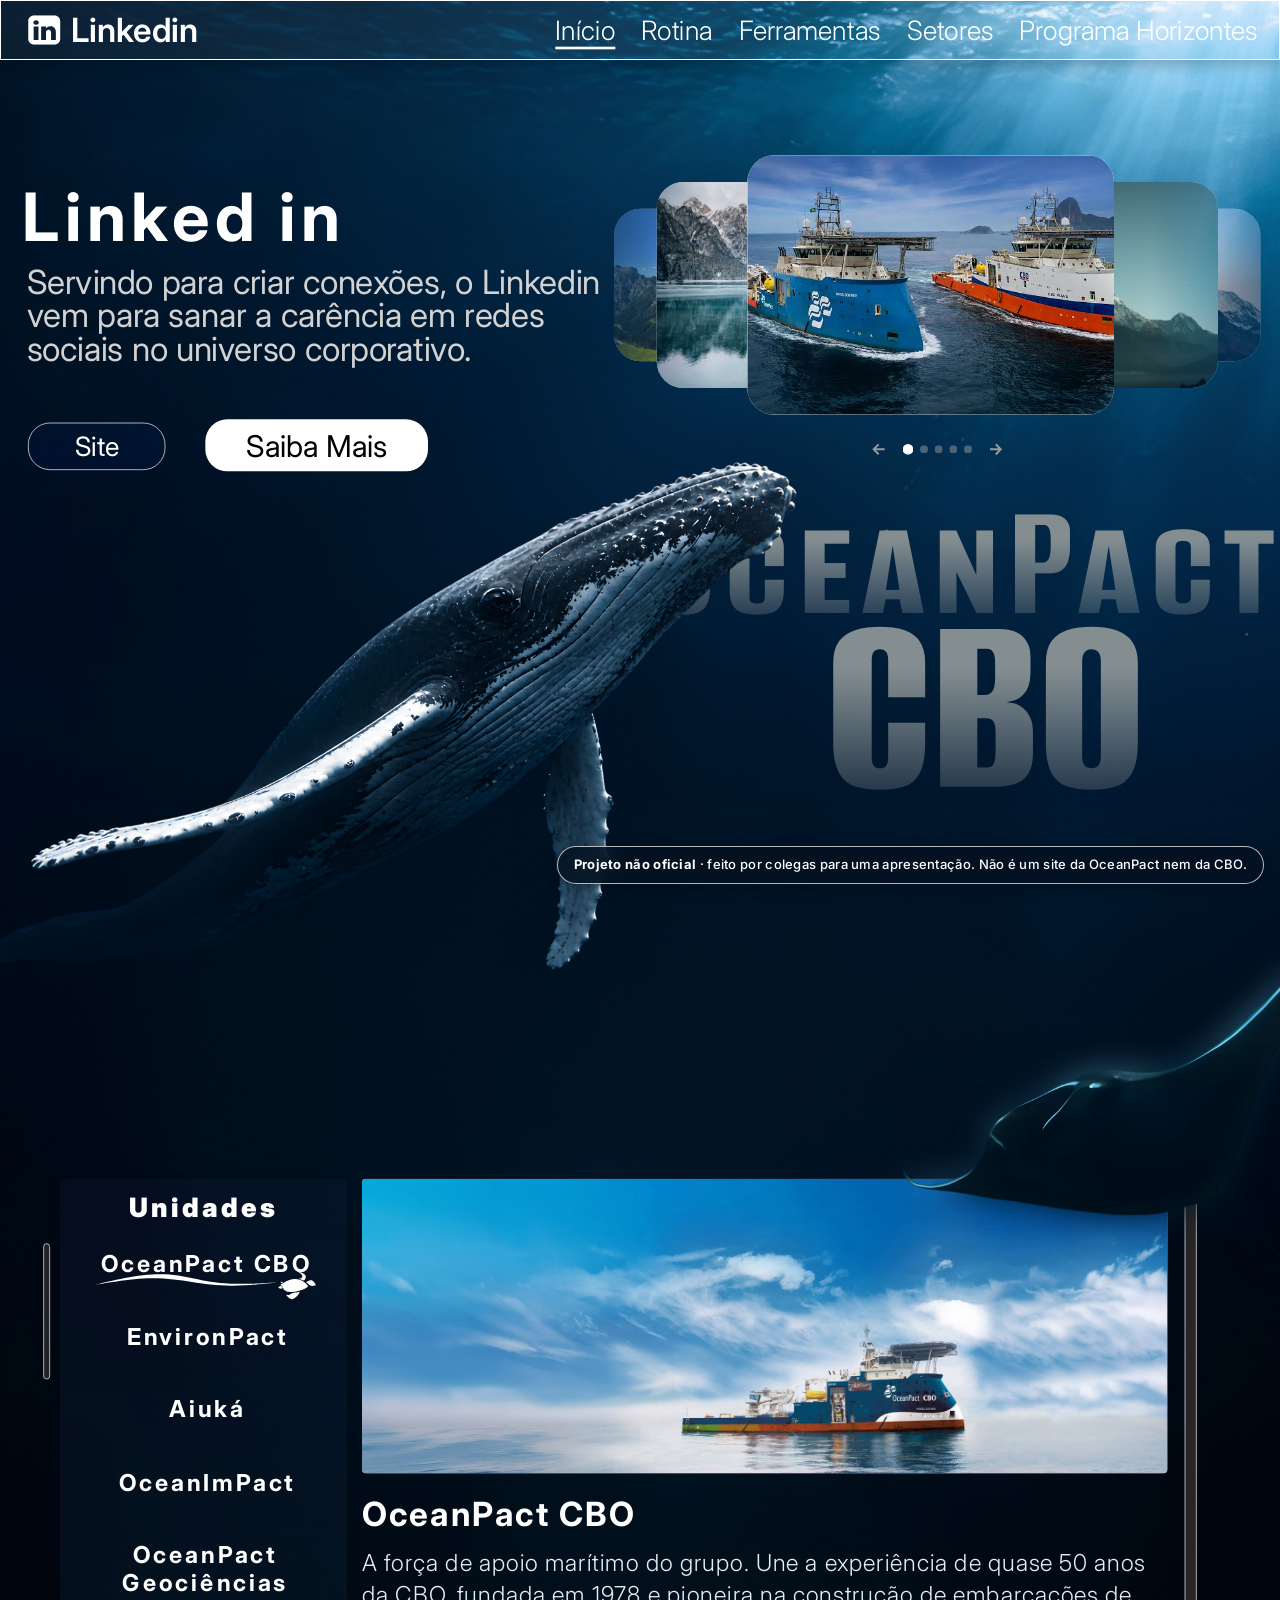
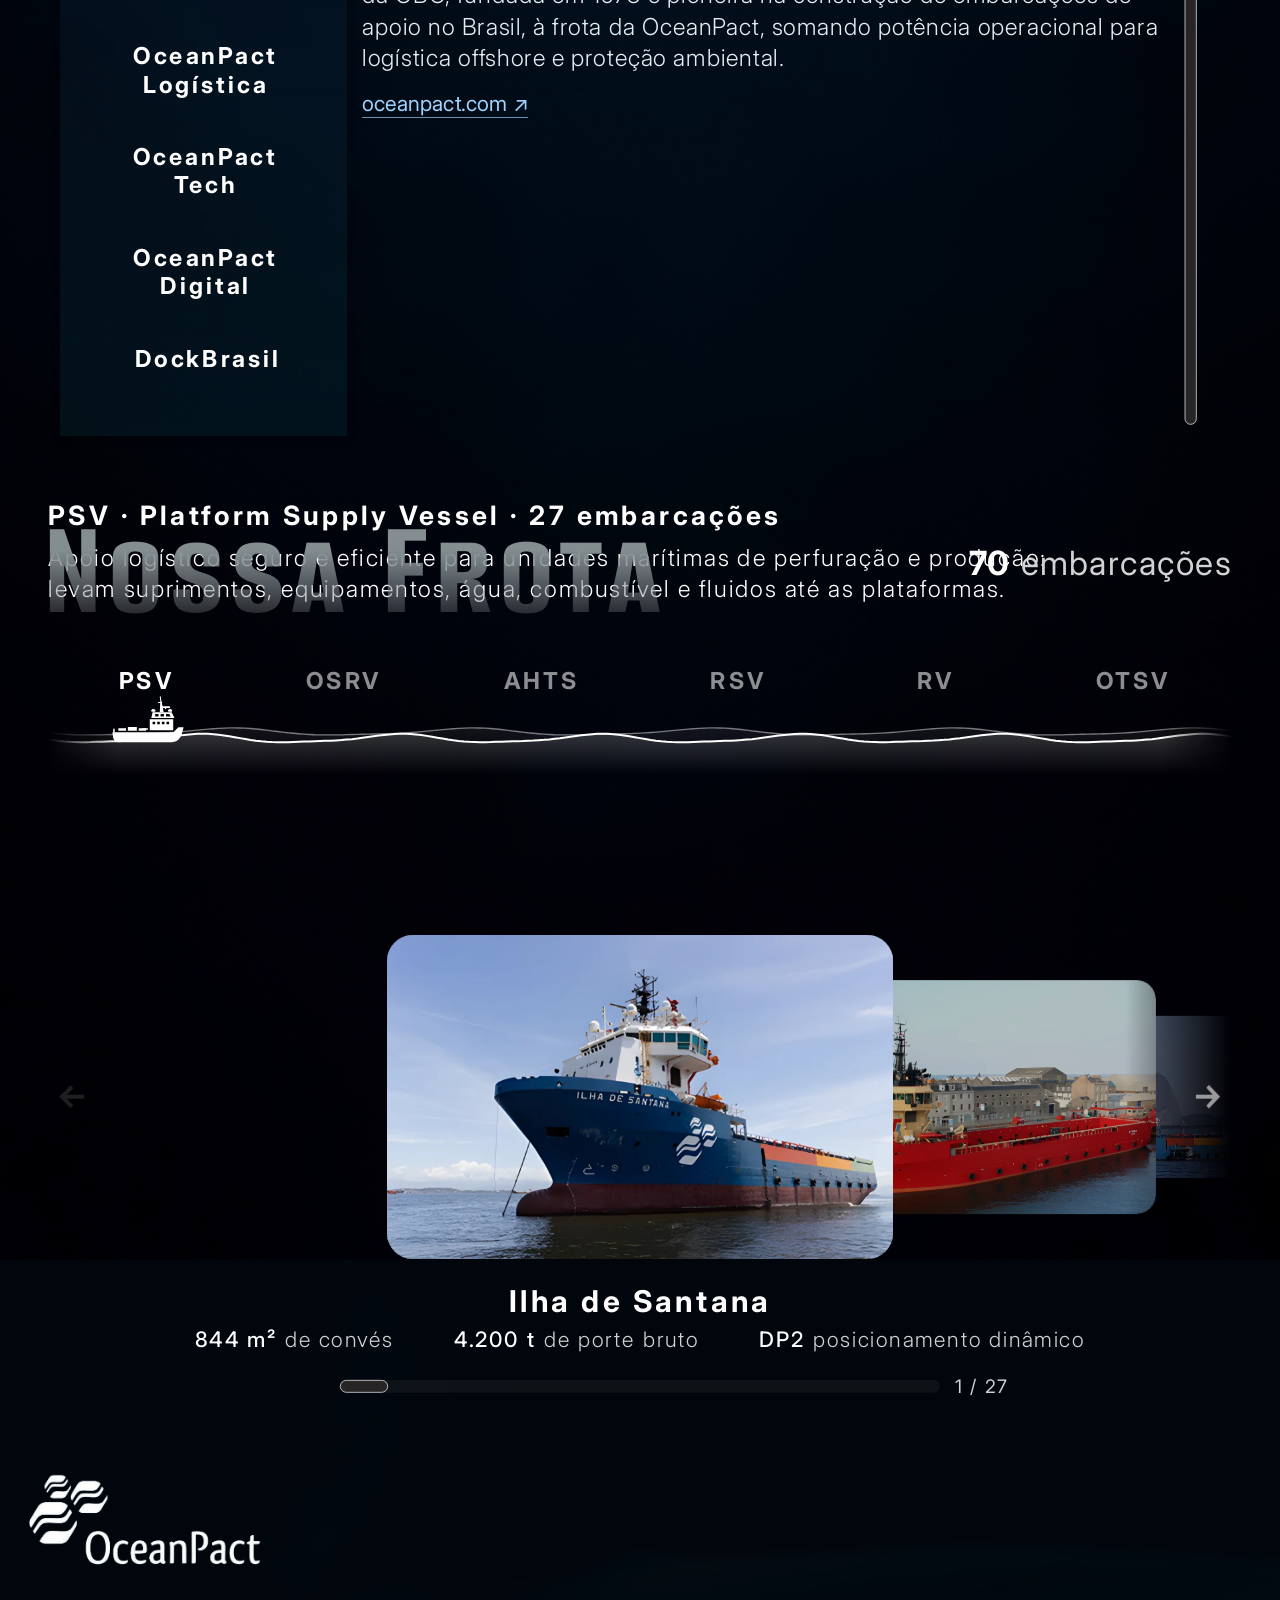
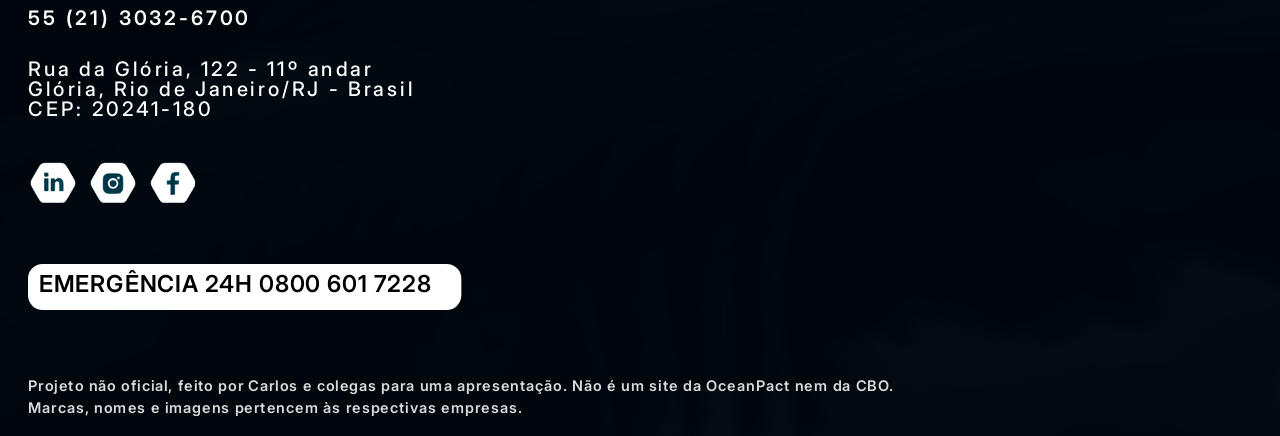
==== commit bd5ddb89: "Remove a onda da frota" ====
--- a/index.html
+++ b/index.html
@@ -160,12 +160,7 @@
   #fleetBoat img{width:100%;height:100%;display:block}
   @keyframes bob{0%,100%{transform:translateY(0) rotate(0)}50%{transform:translateY(4px) rotate(2.5deg)}}
   @keyframes sail{0%,100%{transform:translateY(-2px) rotate(-6deg)}50%{transform:translateY(3px) rotate(-2deg)}}
-  #fleetCurl{position:absolute;top:262px;width:240px;height:150px;margin-left:-240px;pointer-events:none;z-index:2;opacity:0;transform-origin:100% 100%;transform:scale(.3,.2);
     transition:left 1.35s cubic-bezier(.45,0,.25,1),opacity .35s,transform .45s cubic-bezier(.2,.8,.3,1)}
-  #fleetCurl.on{opacity:1;transform:scale(1)}
-  #fleetCurl.flip{margin-left:0;transform-origin:0 100%}
-  #fleetCurl.flip img{transform:scaleX(-1)}
-  #fleetCurl img{width:100%;height:100%;display:block}
   #fleetInfo{position:absolute;left:0;top:440px;width:1776px;transition:opacity .3s,transform .4s cubic-bezier(.2,.7,.2,1)}
   #fleetInfo.out{opacity:0;transform:translateY(14px)}
   #fleetInfo h3{font:700 40px/1.2 var(--sf);letter-spacing:5.2px;color:#fff}
@@ -291,7 +286,6 @@
     <div id="fleetTabs" role="tablist">
     </div>
     <svg id="fleetSea" aria-hidden="true"></svg>
-    <div id="fleetCurl" aria-hidden="true"><img src="assets/wave-curl.svg" alt=""></div>
     <div id="fleetBoat" aria-hidden="true"><div class="flip"><div class="bob"><img src="assets/boat.svg" alt=""></div></div></div>
     <div id="fleetInfo"><h3></h3><p></p></div>
     <div id="fleetStage"></div>
@@ -415,7 +409,7 @@
   // ===== Frota =====
   var FLEET=[{"k": "PSV", "full": "Platform Supply Vessel", "desc": "Apoio logístico seguro e eficiente para unidades marítimas de perfuração e produção: levam suprimentos, equipamentos, água, combustível e fluidos até as plataformas.", "v": [{"n": "Ilha de Santana", "i": "ilha-de-santana", "a": "844 m²", "w": "4.200 t", "dp": "DP2"}, {"n": "UP Topázio", "i": "up-topazio", "a": "844 m²", "w": "4.200 t", "dp": "DP1"}, {"n": "Ilha do Marajó", "i": "ilha-do-marajo", "a": "844 m²", "w": "4.200 t", "dp": "DP2"}, {"n": "UP Diamante", "i": "up-diamante", "a": "844 m²", "w": "4.200 t", "dp": "DP1"}, {"n": "Ilha do Cabo Frio", "i": "ilha-do-cabo-frio", "a": "680 m²", "w": "3.200 t", "dp": "DP2"}, {"n": "Ilha de São Sebastião", "i": "ilha-de-sao-sebastiao", "a": "680 m²", "w": "3.200 t", "dp": "DP2"}, {"n": "CBO Alessandra", "i": "cbo-alessandra", "a": "720 m²", "w": "3.421 t", "dp": "DP2"}, {"n": "CBO Aliança", "i": "cbo-alianca", "a": "940 m²", "w": "4.645,7 t", "dp": "DP2"}, {"n": "CBO Ana Luisa", "i": "cbo-ana-luisa", "a": "720 m²", "w": "3.459 t", "dp": "DP1"}, {"n": "CBO Anita", "i": "cbo-anita", "a": "720 m²", "w": "3.401 t", "dp": "DP2"}, {"n": "CBO Anna Gabriella", "i": "cbo-anna-gabriella", "a": "695 m²", "w": "3.689 t", "dp": "DP1"}, {"n": "CBO Arpoador", "i": "cbo-arpoador", "a": "895 m²", "w": "4.532,6 t", "dp": "DP2"}, {"n": "CBO Atlântico", "i": "cbo-atlantico", "a": "660 m²", "w": "3.367 t", "dp": "DP2"}, {"n": "CBO Bianca", "i": "cbo-bianca", "a": "720 m²", "w": "3.436 t", "dp": "DP2"}, {"n": "CBO Carolina", "i": "cbo-carolina", "a": "720 m²", "w": "3.422 t", "dp": "DP2"}, {"n": "CBO Copacabana", "i": "cbo-copacabana", "a": "945 m²", "w": "4.532 t", "dp": "DP2"}, {"n": "CBO Flamengo", "i": "cbo-flamengo", "a": "945 m²", "w": "4.547 t", "dp": "DP2"}, {"n": "CBO Ipanema", "i": "cbo-ipanema", "a": "895 m²", "w": "4.558,9 t", "dp": "DP2"}, {"n": "CBO Itajaí", "i": "cbo-itajai", "a": "940 m²", "w": "4.528,8 t", "dp": "DP2"}, {"n": "CBO Mistral", "i": "cbo-mistral", "a": "1.000 m²", "w": "5.549 t", "dp": "DP2"}, {"n": "CBO Oceana", "i": "cbo-oceana", "a": "940 m²", "w": "4.582,1 t", "dp": "DP2"}, {"n": "CBO Pacífico", "i": "cbo-pacifico", "a": "660 m²", "w": "3.367 t", "dp": "DP2"}, {"n": "CBO Renata", "i": "cbo-renata", "a": "720 m²", "w": "3.423 t", "dp": "DP2"}, {"n": "CBO Supporter", "i": "cbo-supporter", "a": "1.033 m²", "w": "4.907 t", "dp": "DP2"}, {"n": "CBO Valentina", "i": "cbo-valentina", "a": "695 m²", "w": "3.623 t", "dp": "DP1"}, {"n": "CBO Wiser", "i": "cbo-wiser", "a": "1.000 m²", "w": "4.900 t", "dp": "DP2"}, {"n": "CBO Siddis Sailor", "i": "cbo-siddis-sailor", "a": "1.000 m²", "w": "5.394 t", "dp": "DP2"}]}, {"k": "OSRV", "full": "Oil Spill Recovery Vessel", "desc": "Equipadas com os mais modernos sistemas de combate a derramamento de óleo, para monitoramento, detecção, contenção e recolhimento de hidrocarbonetos em tempo real.", "v": [{"n": "Ilha das Flechas", "i": "ilha-das-flechas", "a": "280 m²", "w": "430 t", "dp": "DP1"}, {"n": "Macaé", "i": "macae", "a": "450 m²", "w": "1.500 t", "dp": "DP1"}, {"n": "Martin Vaz", "i": "martin-vaz", "a": "450 m²", "w": "1.500 t", "dp": "DP1"}, {"n": "Ilha de Tinharé", "i": "ilha-de-tinhare", "a": "450 m²", "w": "1.500 t", "dp": "DP1"}, {"n": "Jim O’Brien", "i": "jim-obrien", "a": "200 m²", "w": "1.700 t", "dp": "DP1"}, {"n": "Ilha da Trindade", "i": "ilha-da-trindade", "a": "450 m²", "w": "1.500 t", "dp": "DP1"}, {"n": "Fernando de Noronha", "i": "fernando-de-noronha", "a": "200 m²", "w": "1.700 t", "dp": "DP1"}, {"n": "CBO Niterói", "i": "cbo-niteroi", "a": "260 m²", "w": "1.526 t", "dp": "DP1"}, {"n": "CBO Rio", "i": "cbo-rio", "a": "405 m²", "w": "2.992 t", "dp": "DP1"}, {"n": "CBO Vitória", "i": "cbo-vitoria", "a": "380 m²", "w": "2.827 t", "dp": "DP1"}]}, {"k": "AHTS", "full": "Anchor Handling Tug Supply", "desc": "Embarcações de alta potência para reboque e manuseio de âncoras de plataformas e sondas. As AHTS-TO também fazem a manutenção de terminais oceânicos e monoboias e apoiam operações de offloading.", "v": [{"n": "CBO Cabrália", "i": "cbo-cabralia", "a": "560 m²", "w": "3.120 t", "dp": "DP2"}, {"n": "CBO Chiara", "i": "cbo-chiara", "a": "375 m²", "w": "2.855 t", "dp": "DP2"}, {"n": "CBO Camogli", "i": "cbo-camogli", "a": "551 m²", "w": "2.962 t", "dp": "DP2"}, {"n": "CBO AH Giorgio P", "i": "cbo-ah-giorgio-p", "a": "540 m²", "w": "2.582 t", "dp": "DP2"}, {"n": "CBO AH Liguria", "i": "cbo-ah-liguria", "a": "568 m²", "w": "2.944 t", "dp": "DP2"}, {"n": "CBO AH Valletta", "i": "cbo-ah-valletta", "a": "584 m²", "w": "2.774,5 t", "dp": "DP2"}, {"n": "CBO AH Varazze", "i": "cbo-ah-varazze", "a": "592 m²", "w": "2.874 t", "dp": "DP2"}, {"n": "CBO Bossa Nova", "i": "cbo-bossa-nova", "a": "560 m²", "w": "3.209 t", "dp": "DP2"}, {"n": "CBO Endeavour", "i": "cbo-endeavour", "a": "755 m²", "w": "3.913 t", "dp": "DP2"}, {"n": "CBO Iguaçu", "i": "cbo-iguacu", "a": "560 m²", "w": "3.170 t", "dp": "DP2"}, {"n": "CBO Parintins", "i": "cbo-parintins", "a": "560 m²", "w": "3.153 t", "dp": "DP2"}, {"n": "CBO Terra Brasilis", "i": "cbo-terra-brasilis", "a": "560 m²", "w": "3.106 t", "dp": "DP2"}, {"n": "CBO Xavantes", "i": "cbo-xavantes", "a": "560 m²", "w": "3.073 t", "dp": "DP2"}, {"n": "Rochedo de São Pedro", "i": "rochedo-de-sao-pedro", "a": null, "w": "2.500 t", "dp": "DP2"}, {"n": "Rochedo de São Paulo", "i": "rochedo-de-sao-paulo", "a": null, "w": "2.500 t", "dp": "DP2"}]}, {"k": "RSV", "full": "ROV Support Vessel", "desc": "Embarcações com posicionamento dinâmico (DP), preparadas para operações com ROVs, os robôs submarinos, em lâminas d’água de até 3.000 metros.", "v": [{"n": "CBO Campos", "i": "cbo-campos", "a": "300 m²", "w": "3.200 t", "dp": "DP1"}, {"n": "CBO Energy", "i": "cbo-energy", "a": "750 / 1.000 m²", "w": "4.900 t", "dp": "DP2"}, {"n": "CBO Guanabara", "i": "cbo-guanabara", "a": "200 m²", "w": "2.915 t", "dp": "DP1"}, {"n": "CBO Isabella", "i": "cbo-isabella", "a": "200 m²", "w": "2.936 t", "dp": "DP1"}, {"n": "CBO Manoella", "i": "cbo-manoella", "a": "200 m²", "w": "2.866 t", "dp": "DP1"}, {"n": "CBO Wave", "i": "cbo-wave", "a": "810 m²", "w": "4.569 t", "dp": "DP1"}, {"n": "Parcel do Bandolim", "i": "parcel-do-bandolim", "a": null, "w": "3.300 t", "dp": "DP2"}, {"n": "Parcel das Paredes", "i": "parcel-das-paredes", "a": null, "w": "3.500 t", "dp": "DP2"}, {"n": "Parcel de Manuel Luis", "i": "parcel-de-manuel-luis", "a": null, "w": "2.500 t", "dp": "DP2"}, {"n": "Parcel dos Meros", "i": "parcel-dos-meros", "a": null, "w": "3.000 t", "dp": "DP2"}, {"n": "Parcel das Timbebas", "i": "parcel-das-timbebas", "a": null, "w": "2.900 t", "dp": "DP2"}, {"n": "Austral Abrolhos", "i": "austral-abrolhos", "a": null, "w": "1.850 t", "dp": "DP2"}, {"n": "Parcel das Feiticeiras", "i": "parcel-das-feiticeiras", "a": null, "w": "5.100 t", "dp": "DP2"}, {"n": "Parcel do Badejo", "i": "parcel-do-badejo", "a": null, "w": "2.400 t", "dp": "DP2"}, {"n": "Parcel dos Reis", "i": "parcel-dos-reis", "a": null, "w": "3.800 t", "dp": "DP2"}]}, {"k": "RV", "full": "Research Vessel", "desc": "Laboratórios flutuantes para levantamentos oceanográficos, geofísicos e mapeamento do fundo do mar.", "v": [{"n": "Ocean Stalwart", "i": "ocean-stalwart", "a": null, "w": null, "dp": "DP2"}, {"n": "Seward Johnson", "i": "seward-johnson", "a": null, "w": null, "dp": "DP2"}]}, {"k": "OTSV", "full": "Offshore Terminal Support Vessel", "desc": "Apoio a terminais oceânicos e monoboias, com suporte à manutenção dessas estruturas e às operações de offloading.", "v": [{"n": "Ilha do Mosqueiro", "i": "ilha-do-mosqueiro", "a": null, "w": "4.100 t", "dp": "DP2"}]}];
   (function(){
-    var tabs=document.getElementById('fleetTabs'), boat=document.getElementById('fleetBoat'), curl=document.getElementById('fleetCurl'), info=document.getElementById('fleetInfo');
+    var tabs=document.getElementById('fleetTabs'), boat=document.getElementById('fleetBoat'), info=document.getElementById('fleetInfo');
     var stage=document.getElementById('fleetStage'), nameEl=document.getElementById('fleetName'), specs=document.getElementById('fleetSpecs');
     var prev=document.getElementById('fleetPrev'), next=document.getElementById('fleetNext'), thumb=document.getElementById('fleetThumb'), count=document.getElementById('fleetCount');
     var total=0; FLEET.forEach(function(t){total+=t.v.length}); document.getElementById('fleetTotalN').textContent=total;
@@ -447,20 +441,15 @@
       layer('l1',360,5,26,'url(#seaG1)','rgba(255,255,255,.45)',2);
       layer('l2',300,6,36,'url(#seaG2)','#fff',3);
     })();
-    var boatX=null, curlT=null;
+    var boatX=null, sailT=null;
     function moveBoat(x, first){
-      if(first||boatX===null){ boat.style.transition='none'; boat.style.left=x+'px'; boat.offsetWidth; boat.style.transition=''; curl.style.left=x+'px'; boatX=x; return; }
+      if(first||boatX===null){ boat.style.transition='none'; boat.style.left=x+'px'; boat.offsetWidth; boat.style.transition=''; boatX=x; return; }
       if(Math.abs(x-boatX)<1) return;
-      var right=x>boatX;
-      boat.classList.toggle('left',!right);
-      // a onda nasce atrás do barco e vem perseguindo
-      clearTimeout(curlT);
-      curl.style.transition='none'; curl.classList.toggle('flip',!right); curl.style.left=(boatX+(right?-30:30))+'px'; curl.offsetWidth; curl.style.transition='';
-      curl.classList.add('on');
-      boat.classList.add('sailing');
-      requestAnimationFrame(function(){ boat.style.left=x+'px'; curl.style.left=(x+(right?-70:70))+'px'; });
+      boat.classList.toggle('left',x<boatX);
+      clearTimeout(sailT); boat.classList.add('sailing');
+      requestAnimationFrame(function(){ boat.style.left=x+'px'; });
       boatX=x;
-      curlT=setTimeout(function(){ boat.classList.remove('sailing'); curl.classList.remove('on'); },1250);
+      sailT=setTimeout(function(){ boat.classList.remove('sailing'); },1200);
     }
     // posições do carrossel (mesmo formato do carrossel do topo)
     var POS={'0':'translateX(0) scale(1)','-1':'translateX(-500px) scale(.72)','1':'translateX(500px) scale(.72)','-2':'translateX(-790px) scale(.5)','2':'translateX(790px) scale(.5)'};
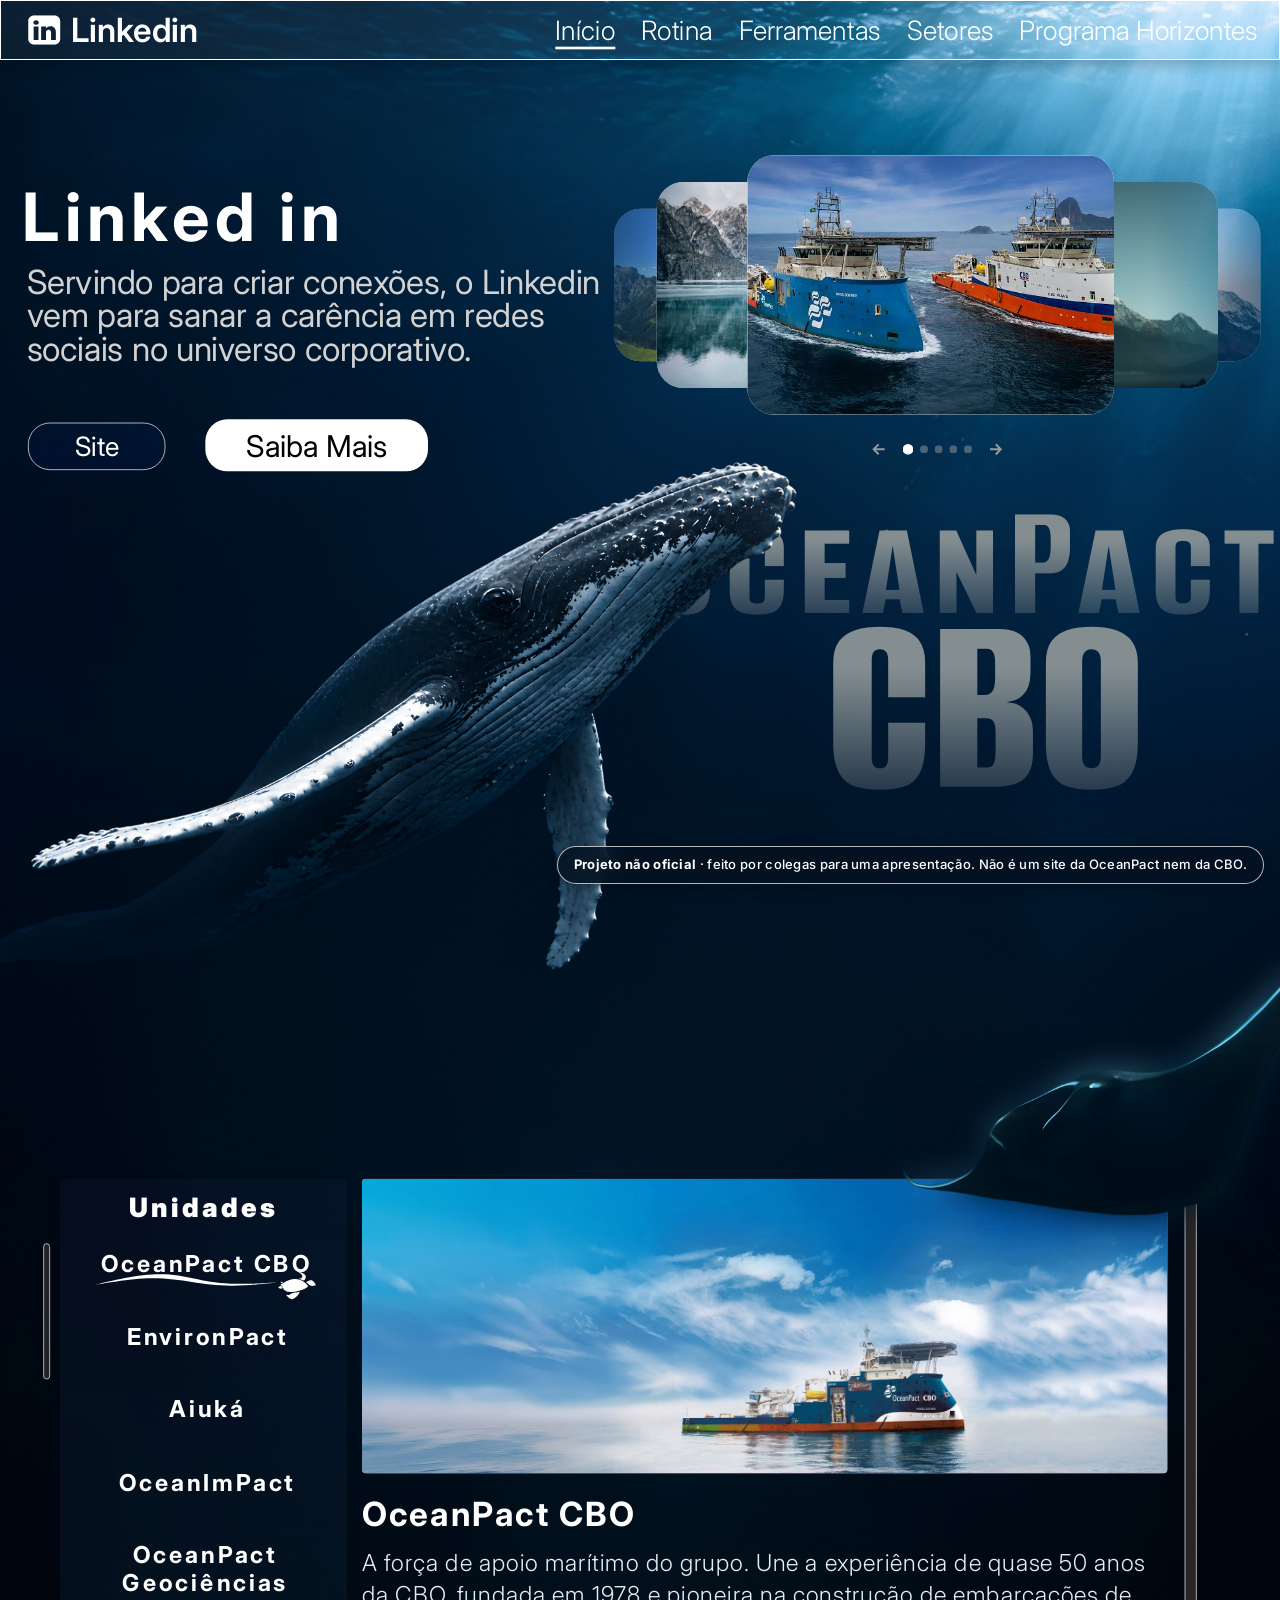
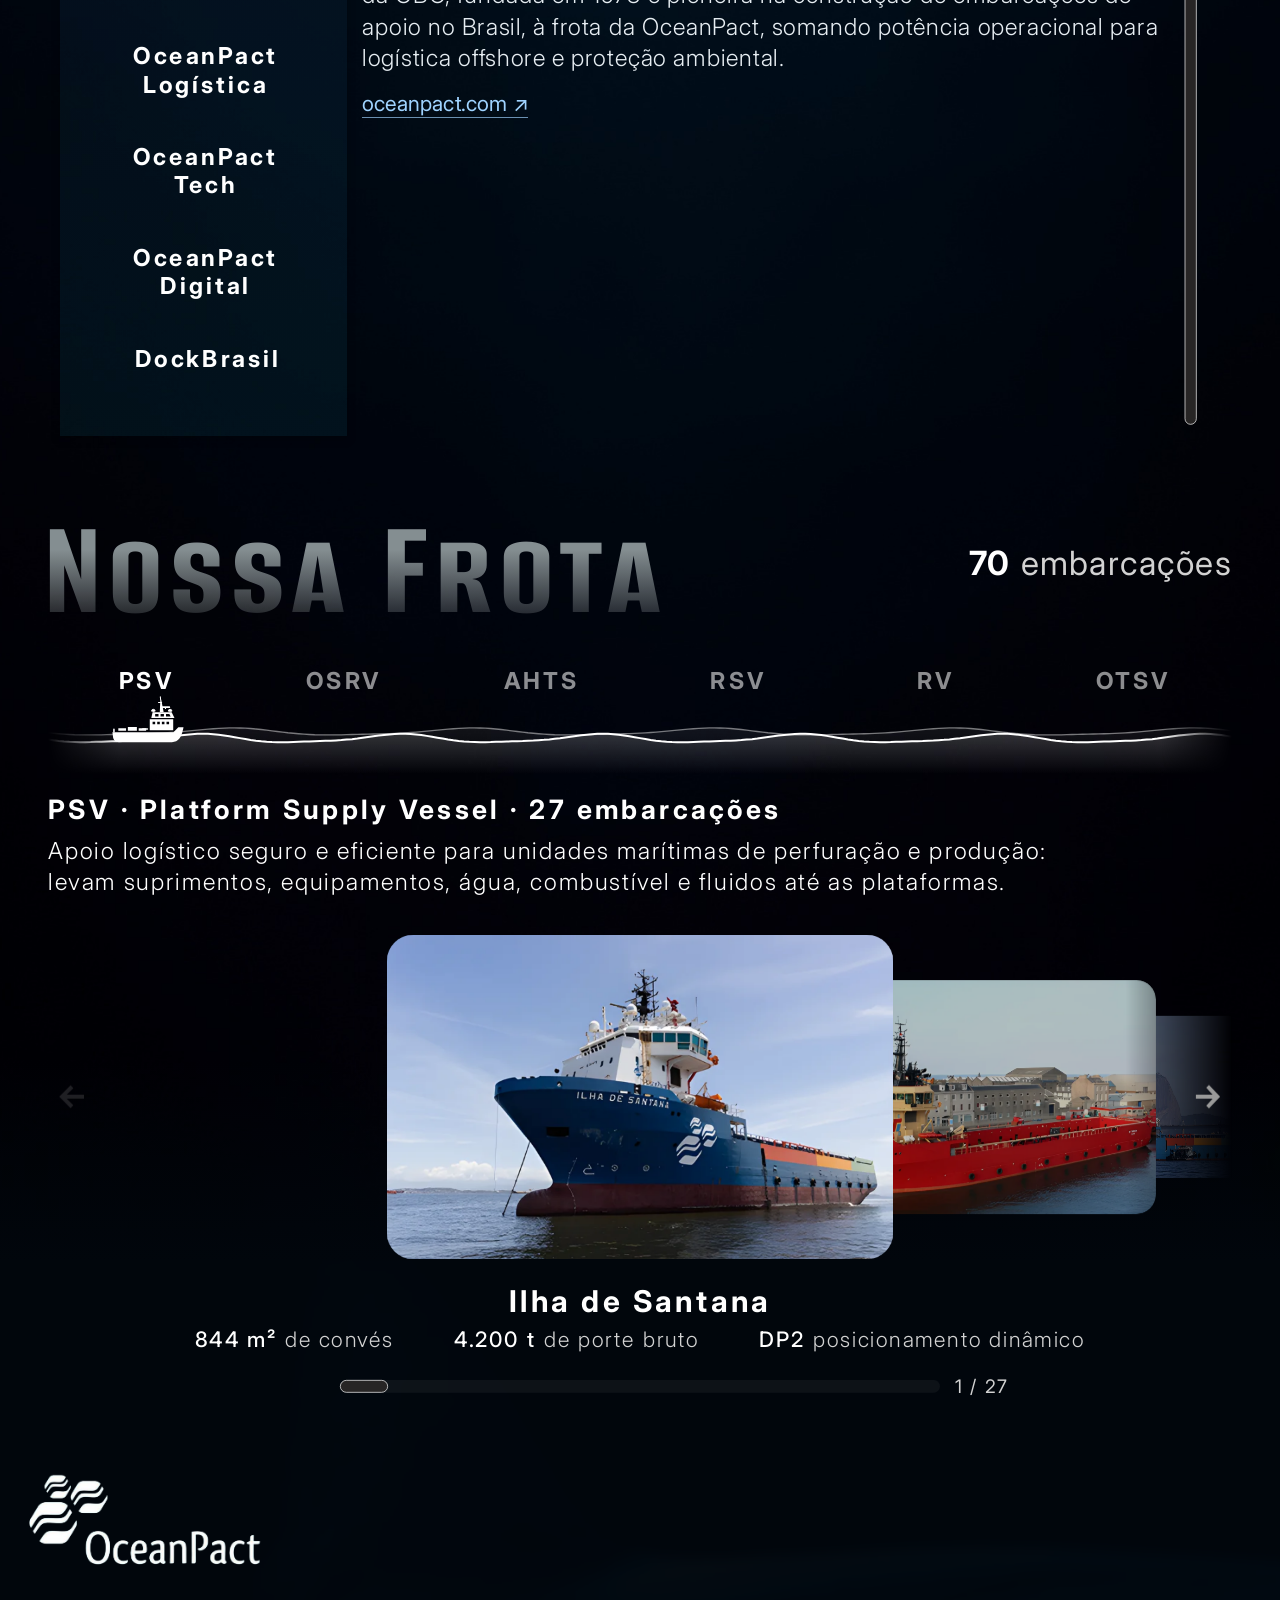
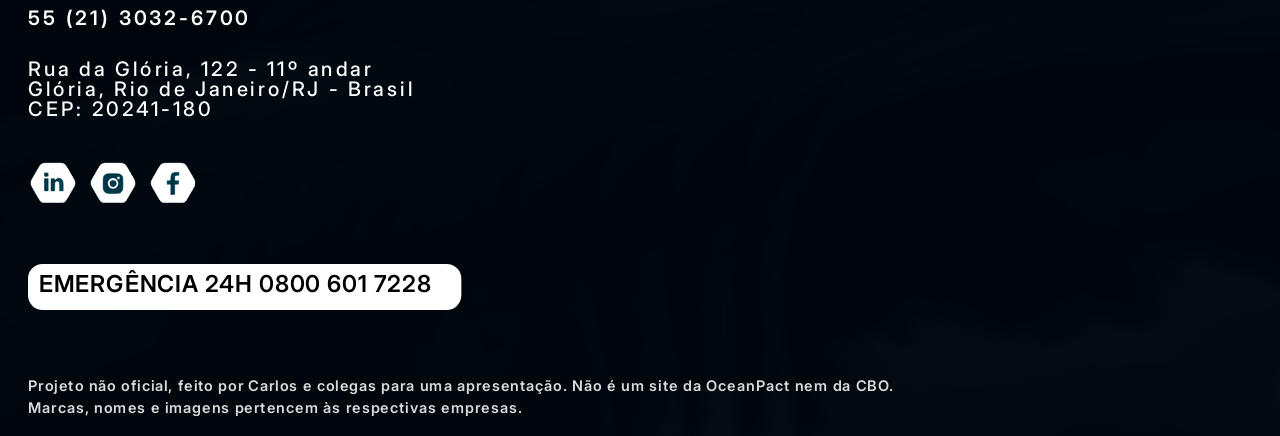
==== commit 5a9f71a7: "Corrige sobreposição de texto na frota" ====
--- a/index.html
+++ b/index.html
@@ -128,7 +128,7 @@
   #bg #decoBg{left:0;width:100%}
   /* Layout: fundos ocupam a tela toda; conteúdo centralizado em escala menor */
   #page{width:1920px}
-  #bg{position:absolute;left:0;top:0;width:100%;height:5454px;overflow:hidden}
+  #bg{position:absolute;left:0;top:0;width:100%;height:5454px;overflow:hidden;z-index:0}
   #content{position:absolute;top:0;left:0;width:1920px;height:5454px}
   #stage{box-shadow:none!important}
   #topbar{width:100%!important;height:auto;transform:none!important}
@@ -160,7 +160,6 @@
   #fleetBoat img{width:100%;height:100%;display:block}
   @keyframes bob{0%,100%{transform:translateY(0) rotate(0)}50%{transform:translateY(4px) rotate(2.5deg)}}
   @keyframes sail{0%,100%{transform:translateY(-2px) rotate(-6deg)}50%{transform:translateY(3px) rotate(-2deg)}}
-    transition:left 1.35s cubic-bezier(.45,0,.25,1),opacity .35s,transform .45s cubic-bezier(.2,.8,.3,1)}
   #fleetInfo{position:absolute;left:0;top:440px;width:1776px;transition:opacity .3s,transform .4s cubic-bezier(.2,.7,.2,1)}
   #fleetInfo.out{opacity:0;transform:translateY(14px)}
   #fleetInfo h3{font:700 40px/1.2 var(--sf);letter-spacing:5.2px;color:#fff}
@@ -190,6 +189,8 @@
     background:rgba(4,18,34,.82);-webkit-backdrop-filter:blur(10px);backdrop-filter:blur(10px);font:500 13px/1.35 Inter,system-ui,sans-serif;letter-spacing:.3px;color:#fff;box-shadow:0 4px 14px rgba(0,0,0,.25);transition:opacity .3s,transform .3s}
   #unofficial.hide{opacity:0;transform:translateY(10px);pointer-events:none}
   #unofficial b{font-weight:700}
+  #bg #oceanFade{left:0;top:3989px;width:100%;height:302px;z-index:1;background:linear-gradient(to bottom,rgba(1,6,12,0),#01060c)}
+  @media (max-width:760px){#unofficial{left:8px;right:8px;bottom:8px;padding:6px 10px;font-size:10.5px;border-radius:14px}}
 </style>
 </head>
 <body>
@@ -206,6 +207,7 @@
 <div id="stage">
 <div id="page">
   <div id="bg">
+    <div class="abs" id="oceanFade"></div>
     <div class="abs" id="ocean"><img class="cover" src="assets/ocean-bg.jpg" alt=""></div>
     <div class="abs" id="decoBg"><div><img class="cover" src="assets/deco-bg.png" alt=""></div></div>
     <div class="abs" id="heroBg"><img class="cover" src="assets/hero-bg.webp" alt=""></div>
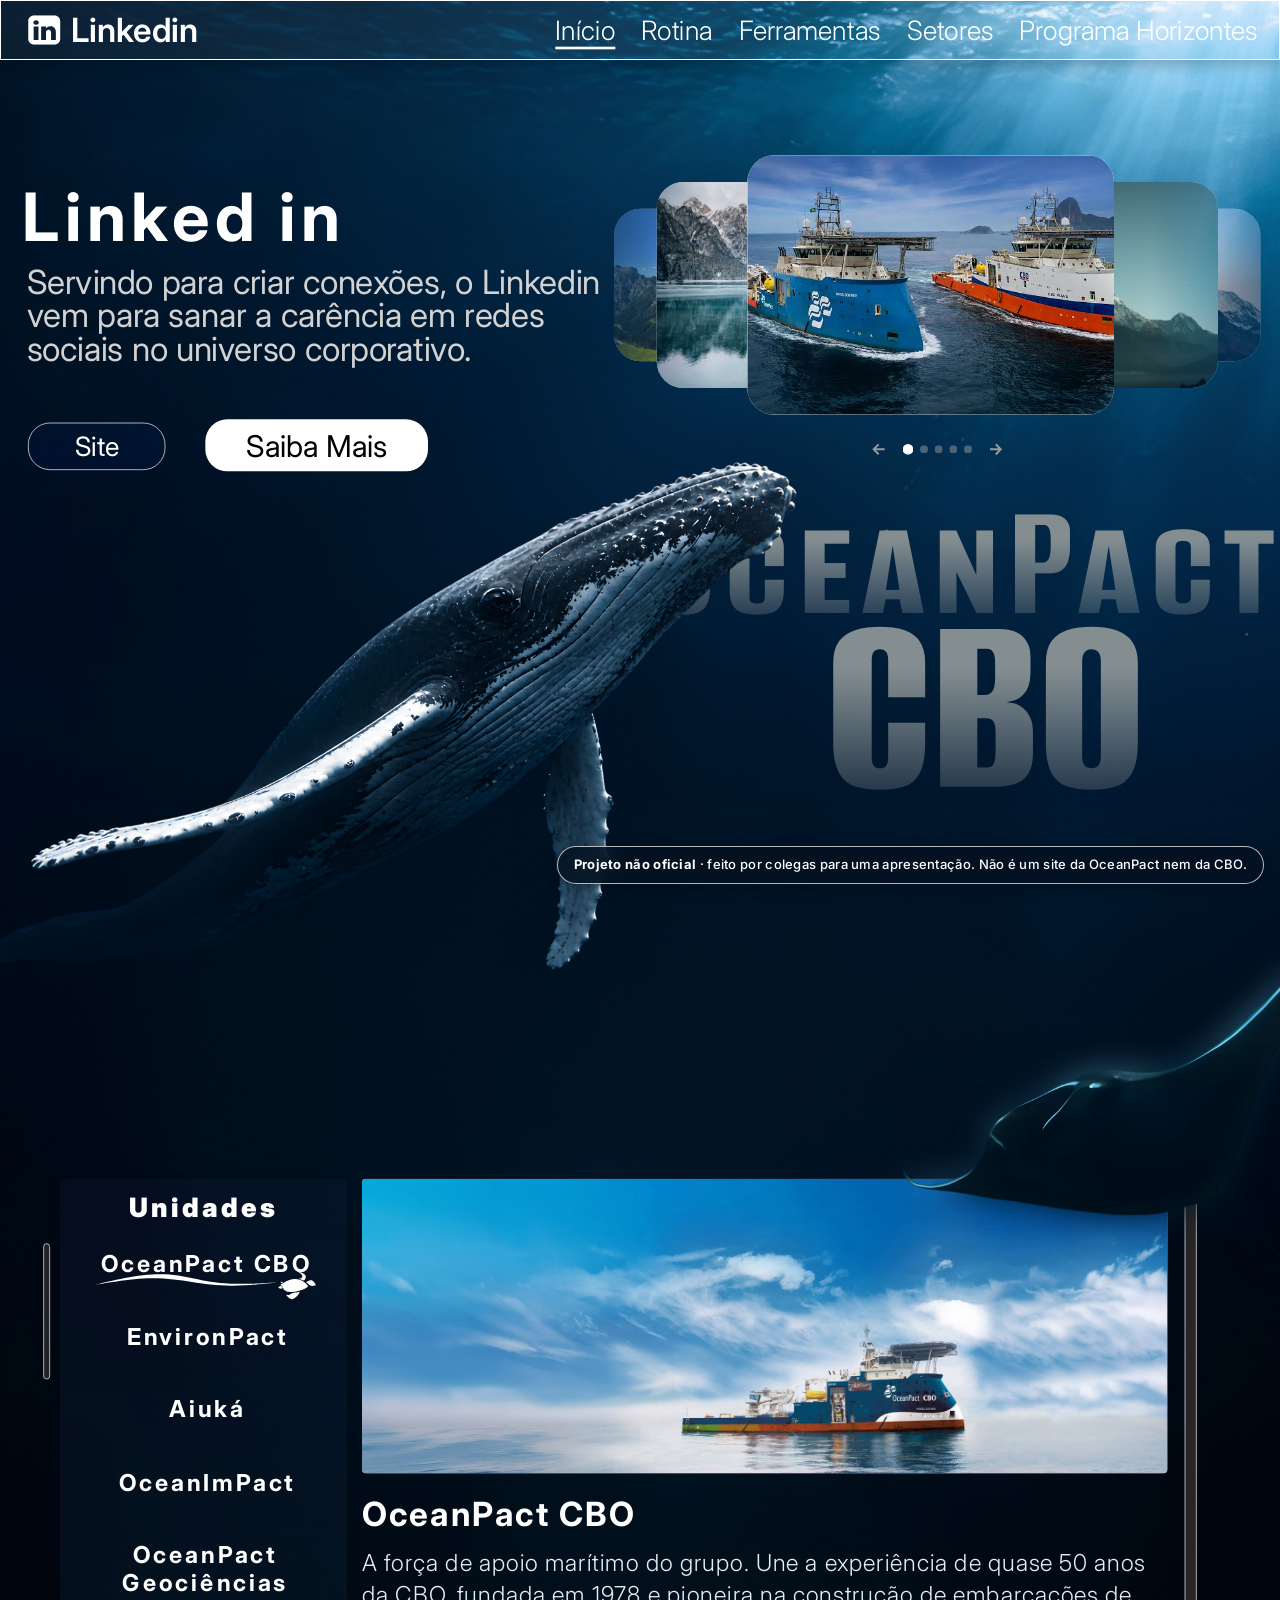
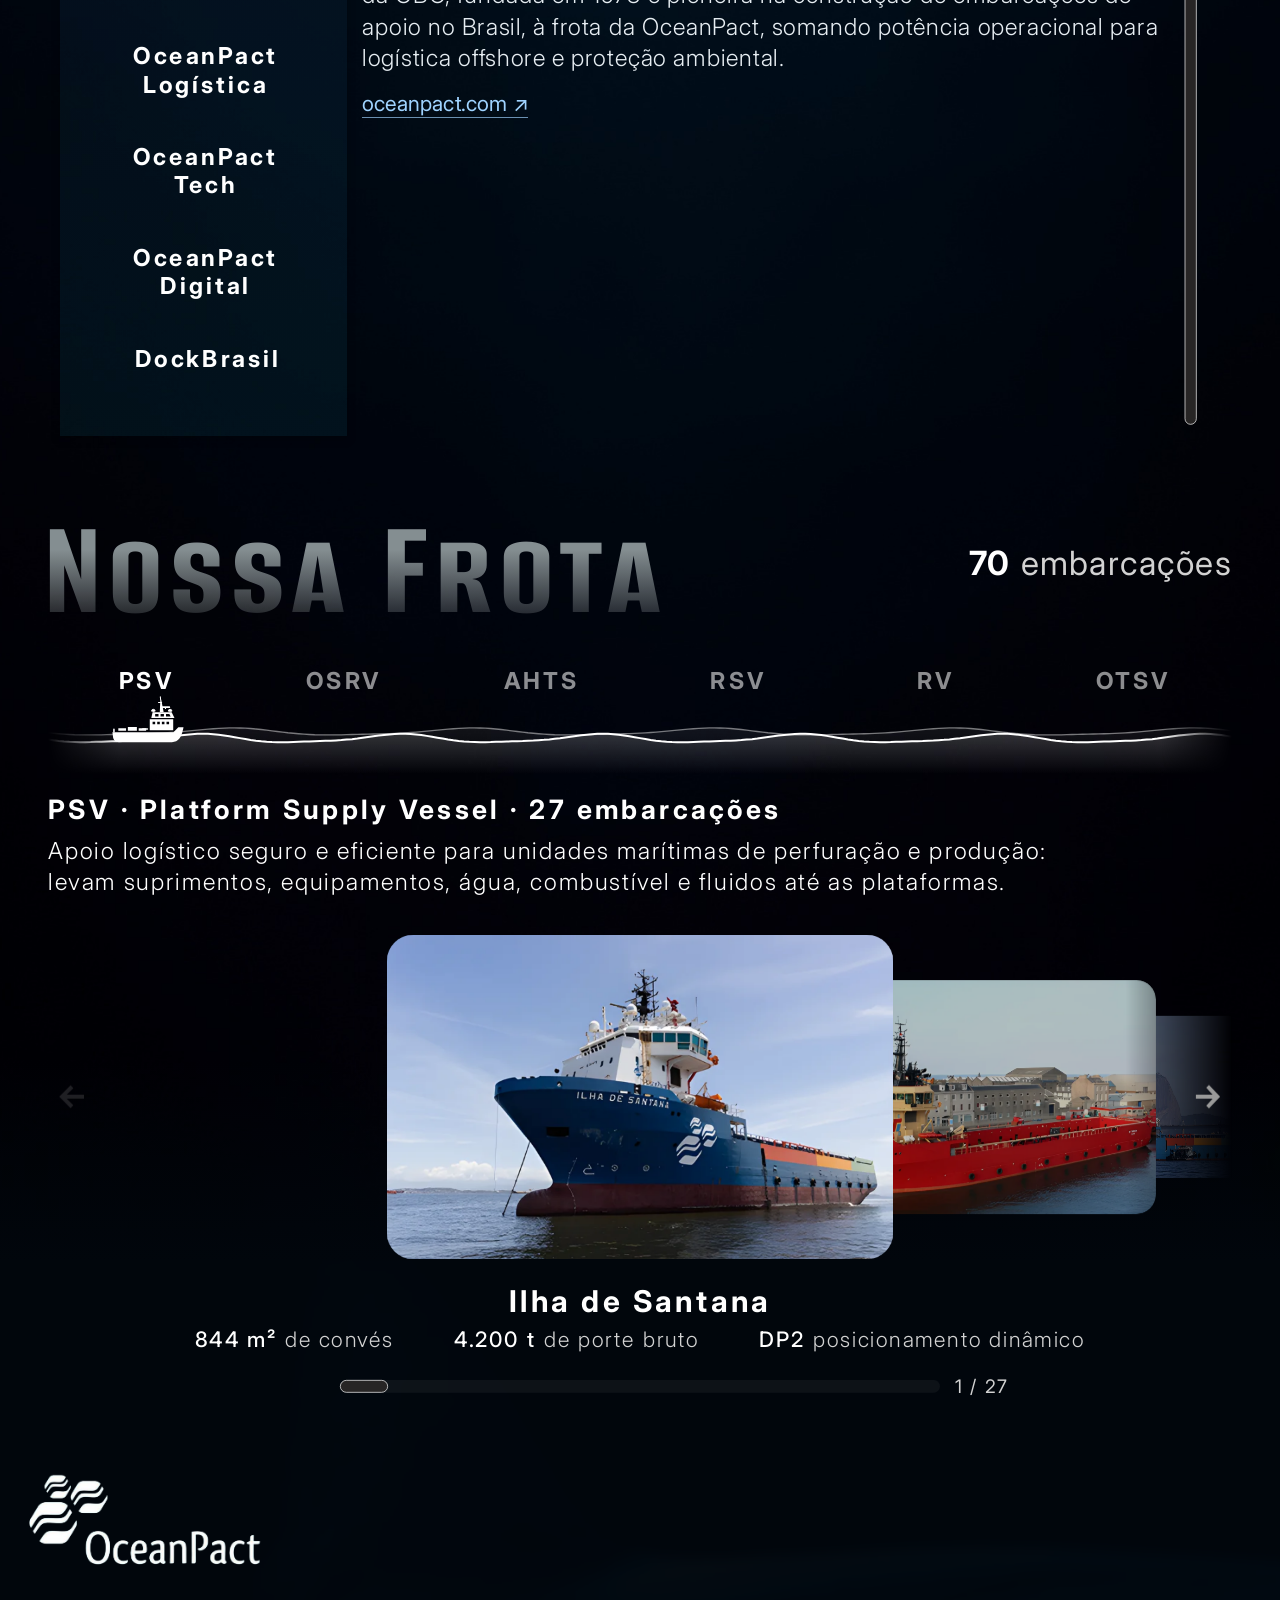
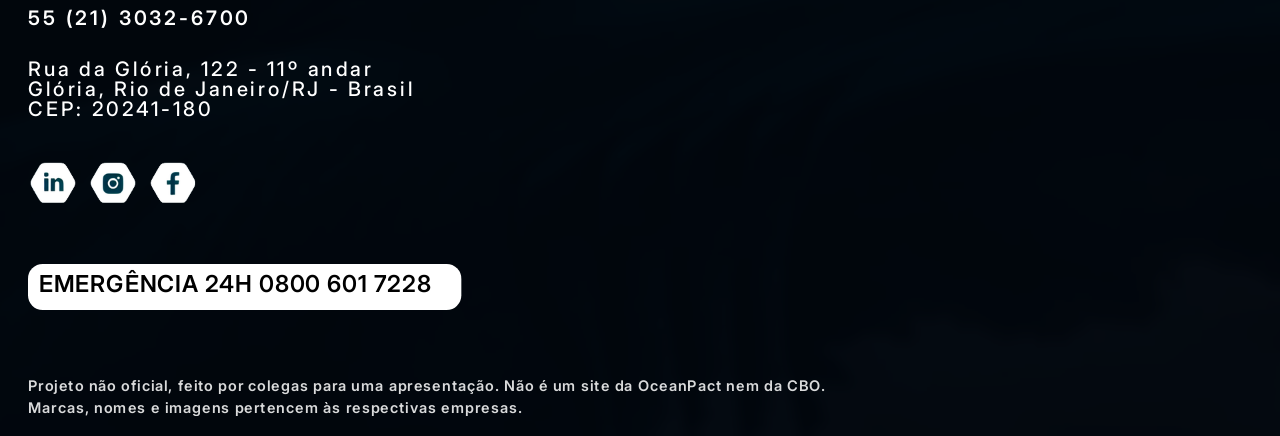
==== commit d9429fe5: "Ajuste no texto do rodapé" ====
--- a/index.html
+++ b/index.html
@@ -305,7 +305,7 @@
   <p class="abs fTxt" id="fAddr">Rua da Glória, 122 - 11º andar<br>Glória, Rio de Janeiro/RJ - Brasil<br>CEP: 20241-180</p>
   <div class="abs" id="fSocial"><img src="assets/social.png" alt="Redes sociais"></div>
   <div class="abs" id="fEmerg">EMERGÊNCIA 24H 0800 601 7228</div>
-  <p class="abs" id="copy">Projeto não oficial, feito por Carlos e colegas para uma apresentação. Não é um site da OceanPact nem da CBO.<br>Marcas, nomes e imagens pertencem às respectivas empresas.</p>
+  <p class="abs" id="copy">Projeto não oficial, feito por colegas para uma apresentação. Não é um site da OceanPact nem da CBO.<br>Marcas, nomes e imagens pertencem às respectivas empresas.</p>
   </div>
 </div>
 </div>
